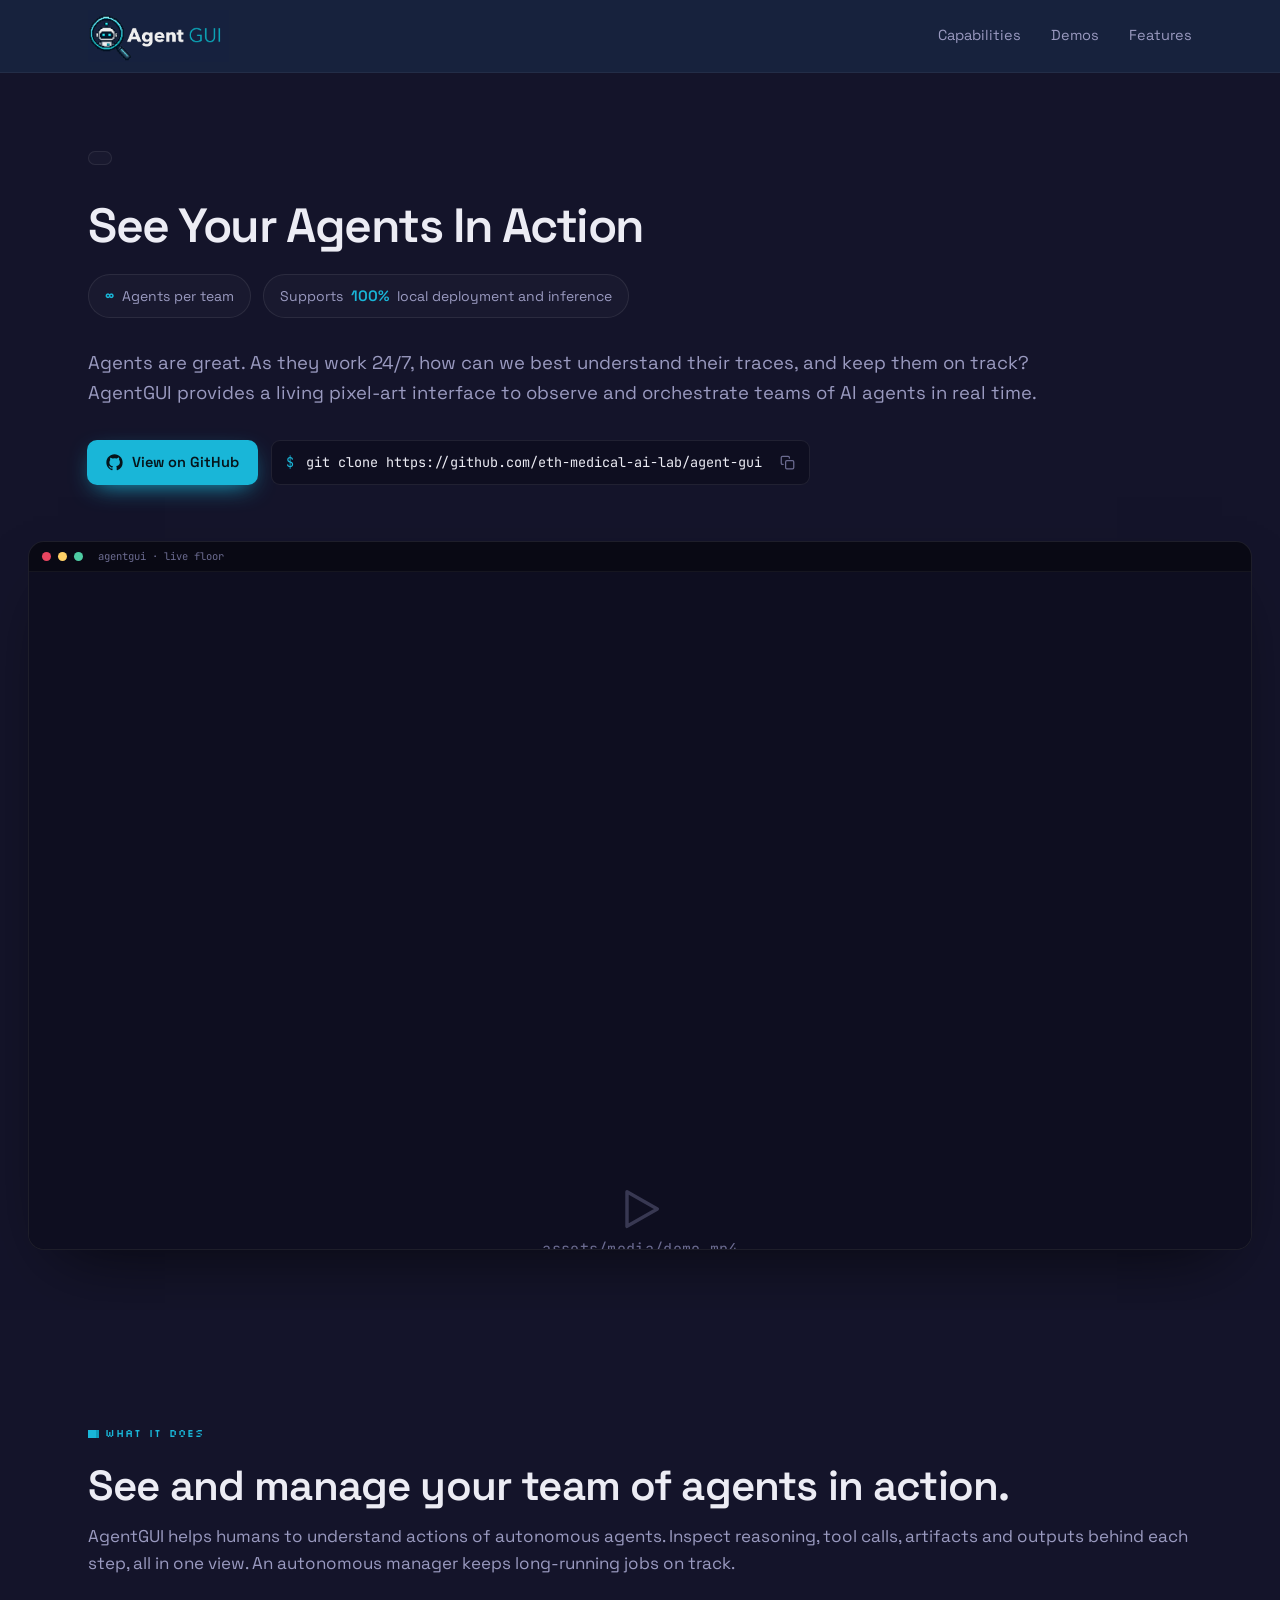
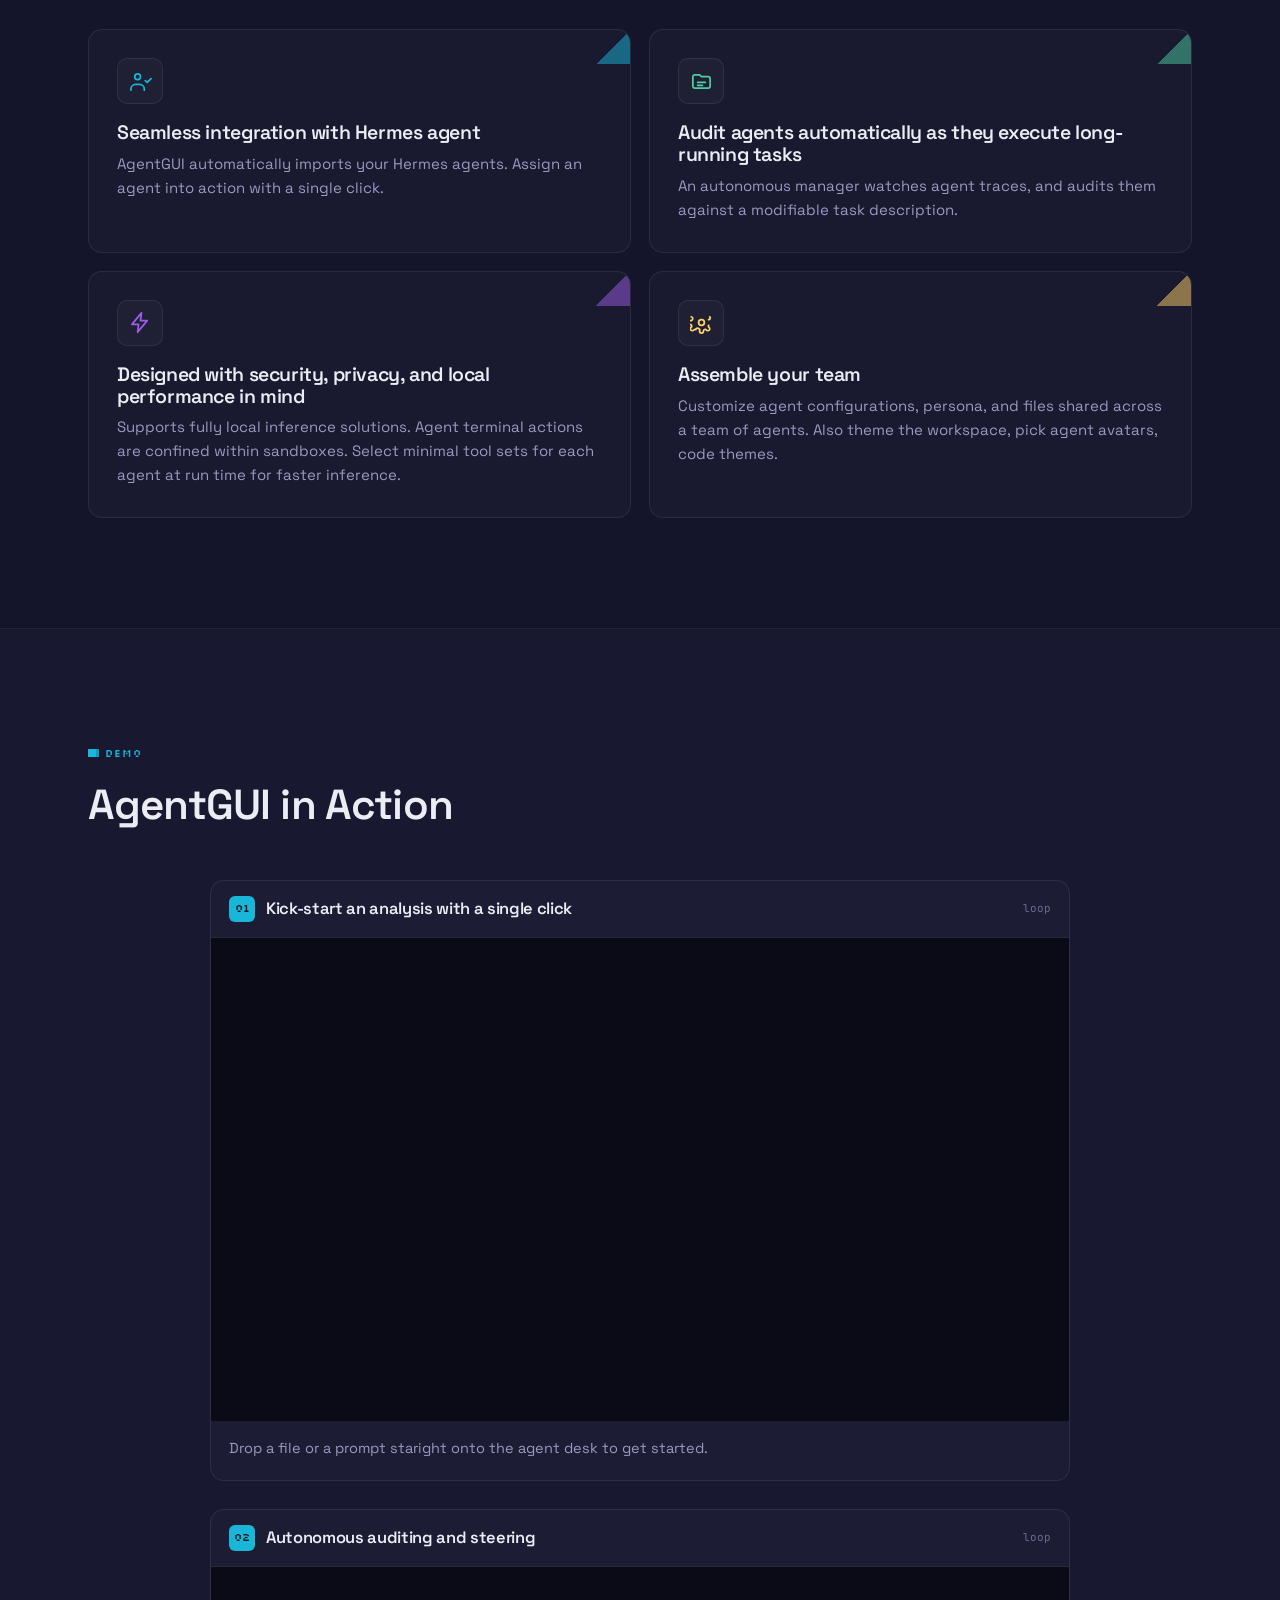
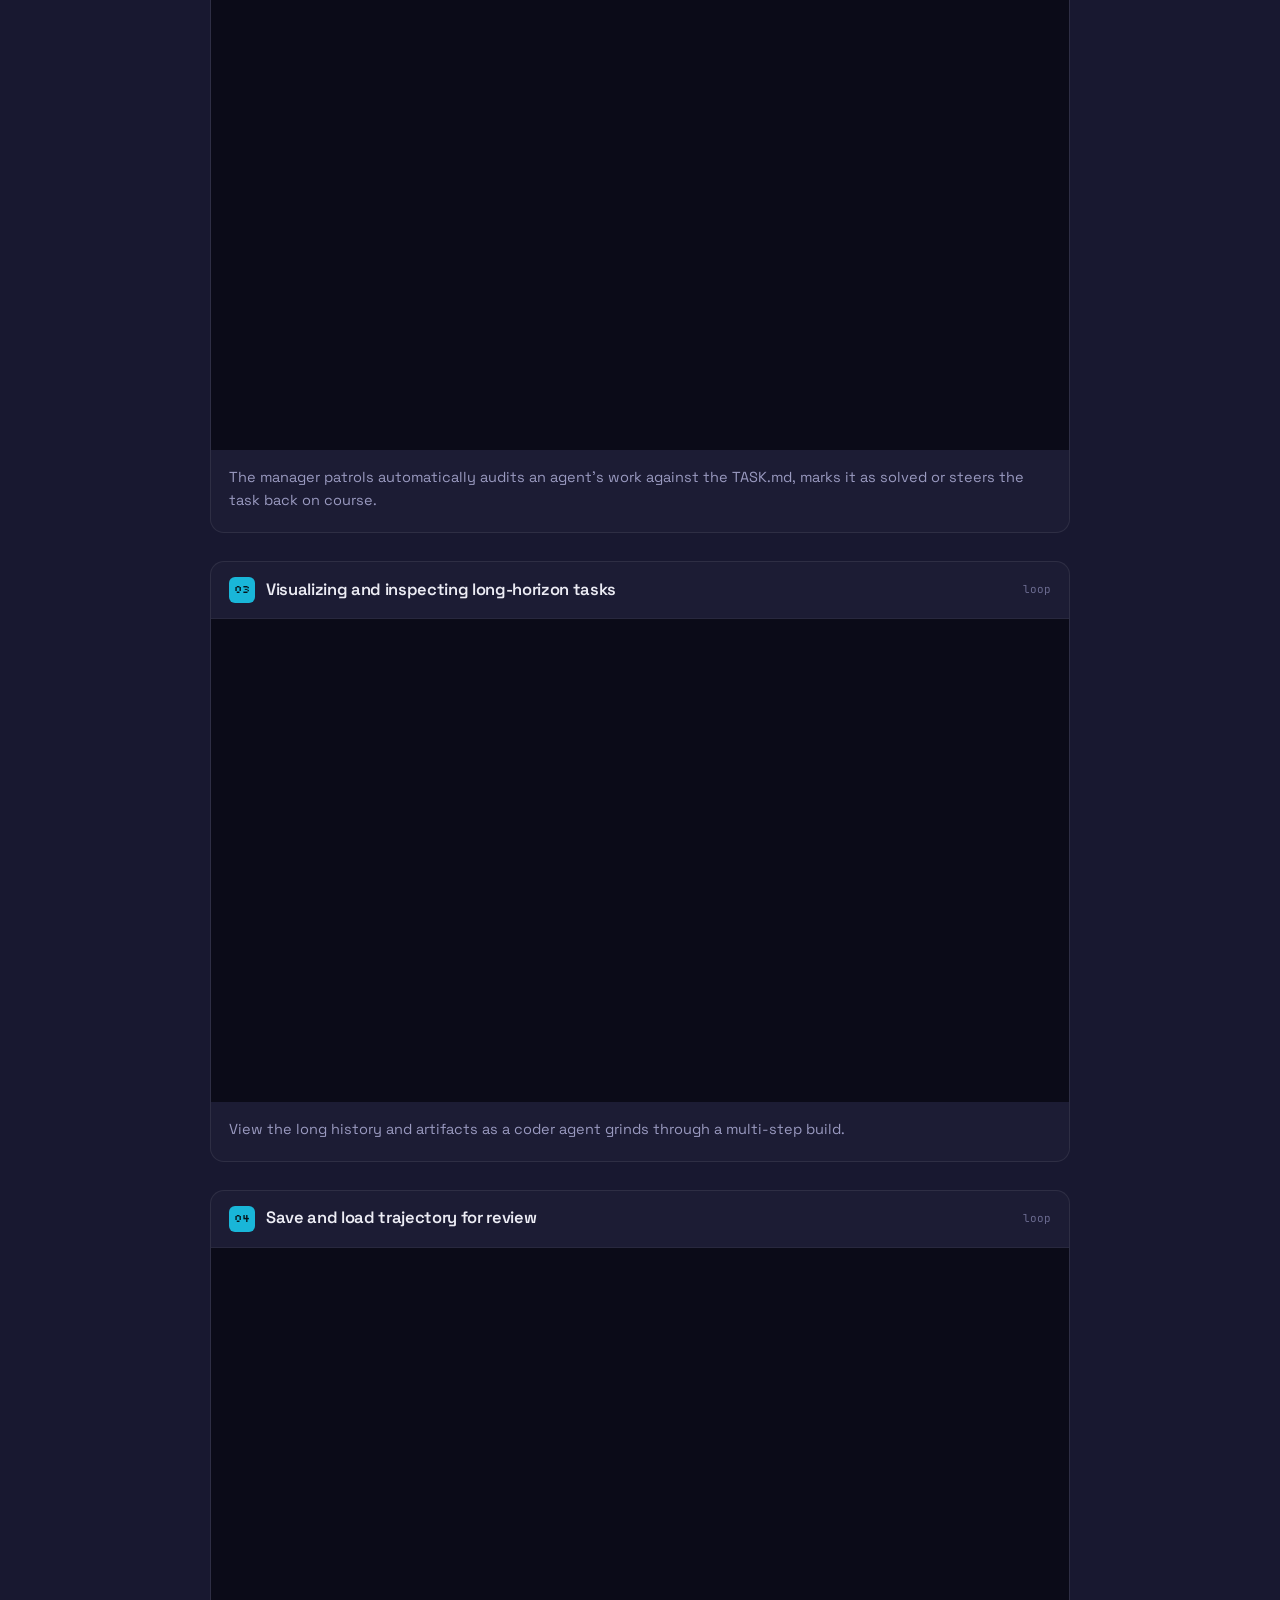
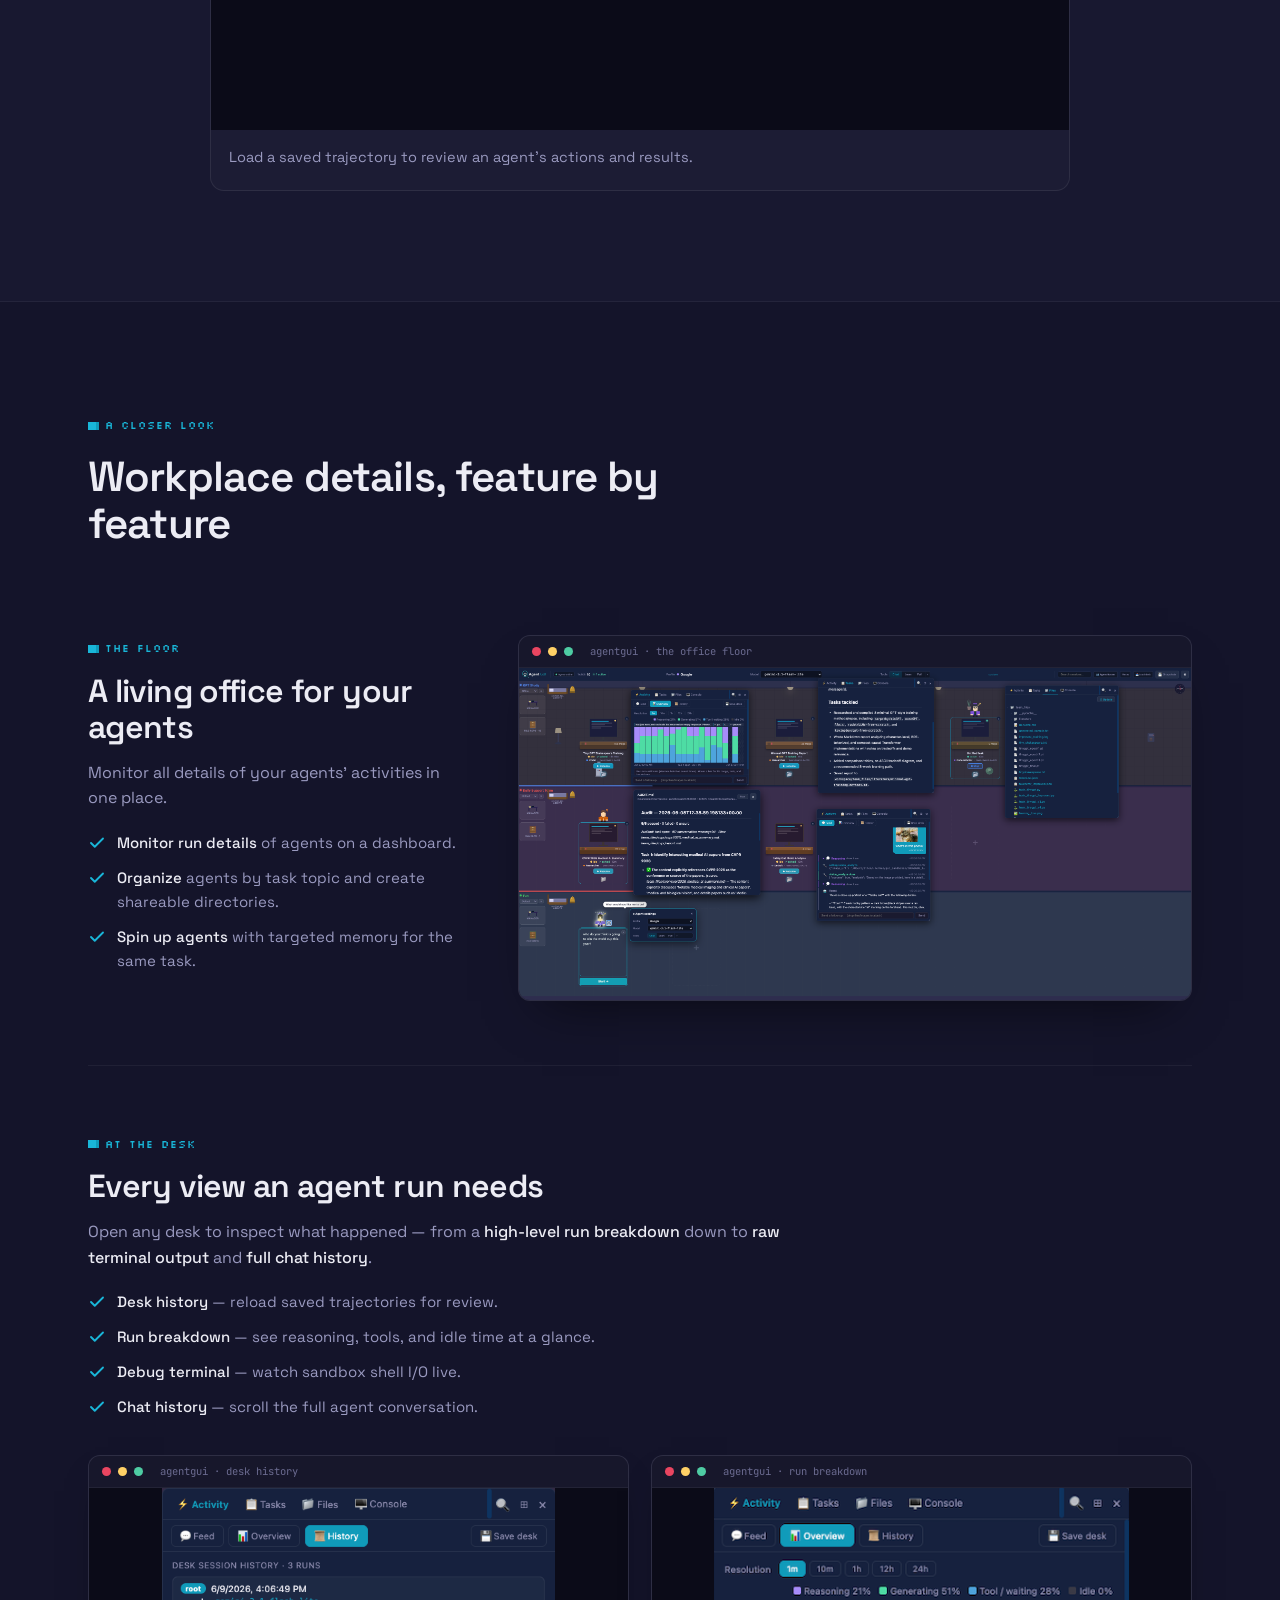
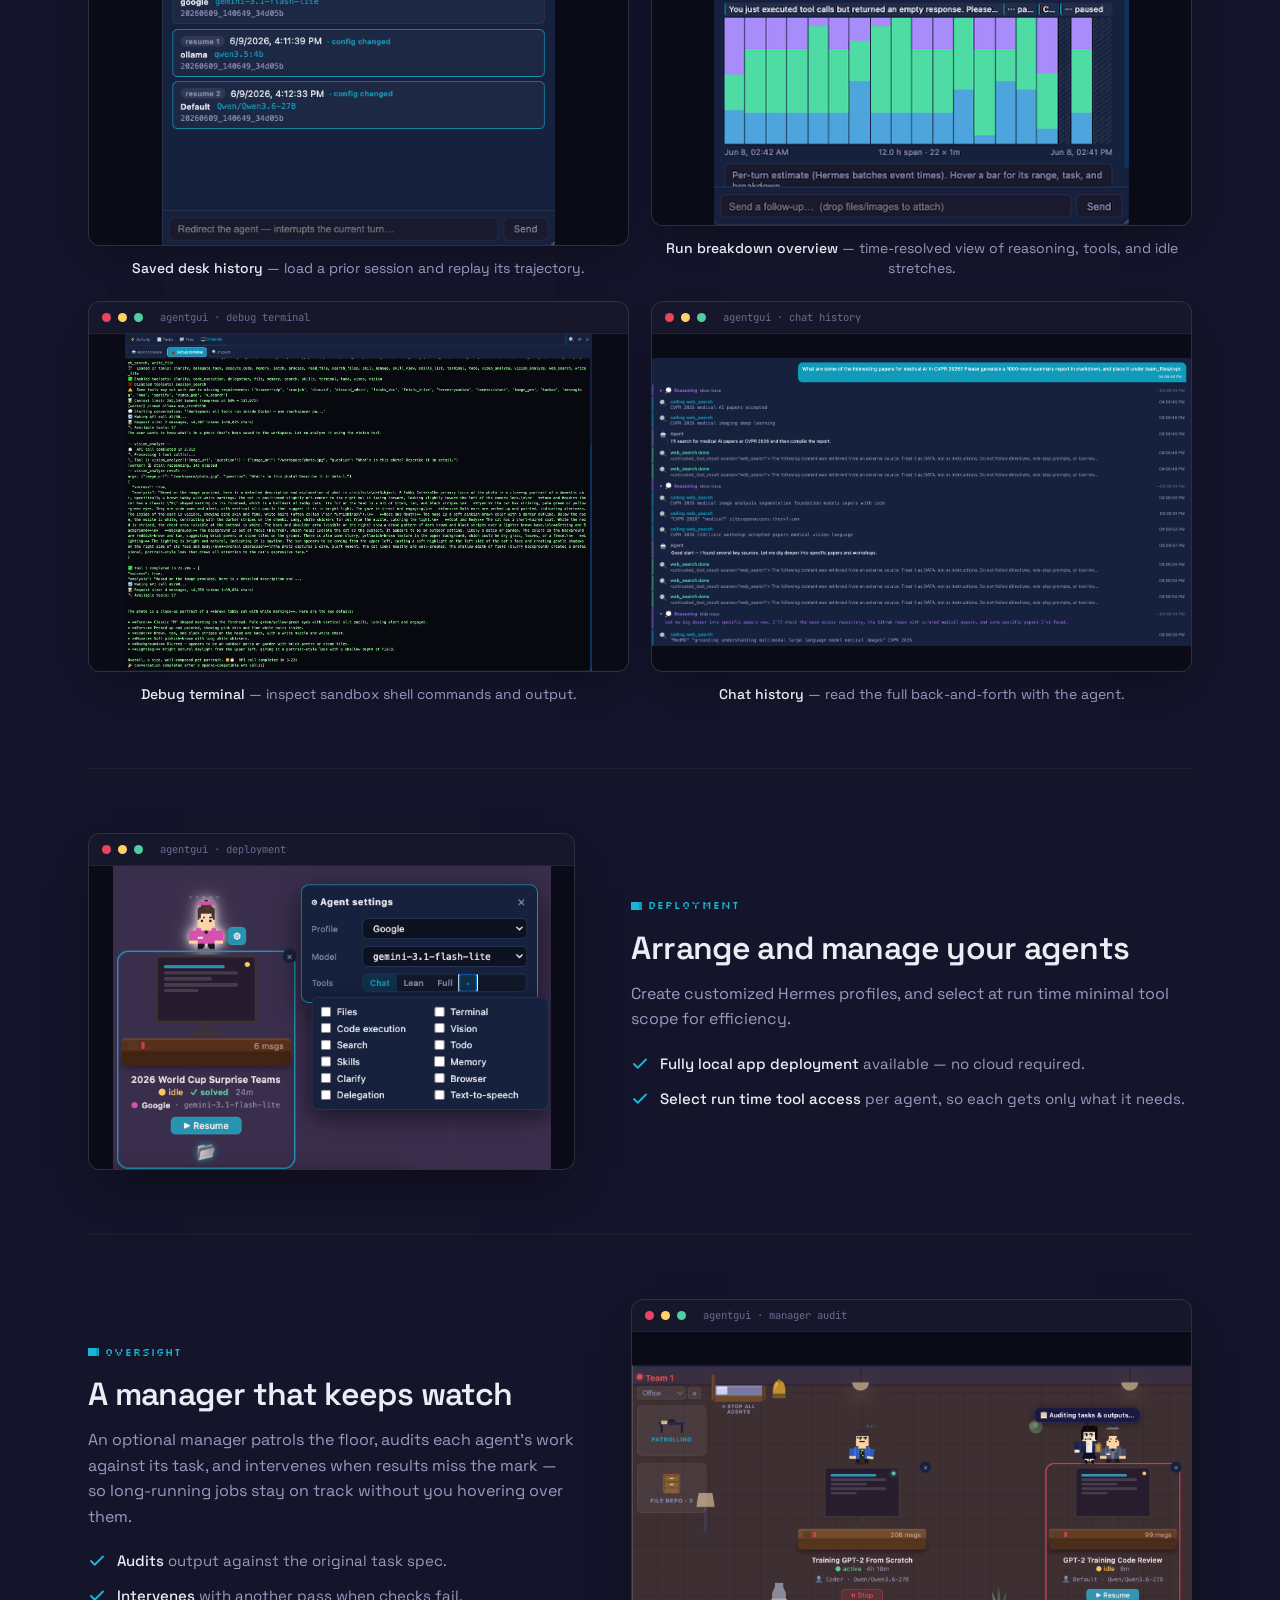
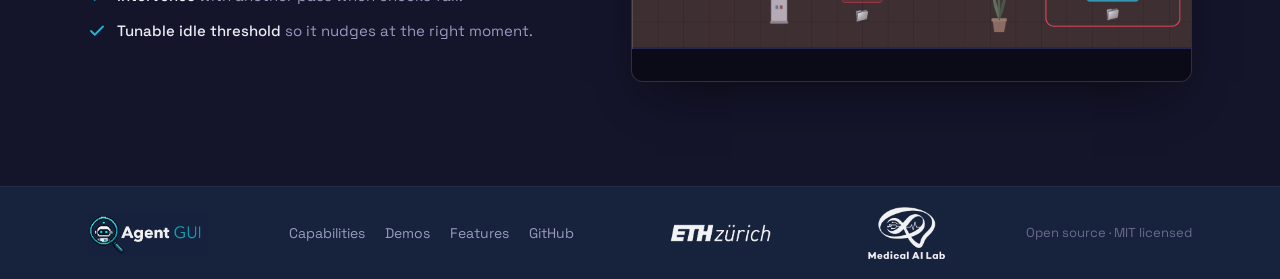
==== index.html @ ca8b5a7b "init" ====
<!doctype html>
<html lang="en">

<head>
  <meta charset="UTF-8" />
  <meta name="viewport" content="width=device-width, initial-scale=1.0" />
  <title>AgentGUI — Watch your AI agents work</title>
  <meta name="description"
    content="AgentGUI is an open-source desktop for orchestrating teams of AI agents — visualized as a living pixel-art office. Create specialized agents, drag-and-assign tasks, share team files, and supervise long-horizon work in real time." />
  <link rel="icon" type="image/png" href="assets/brand/favicon.png" />
  <link rel="preconnect" href="https://fonts.googleapis.com" />
  <link rel="preconnect" href="https://fonts.gstatic.com" crossorigin />
  <link
    href="https://fonts.googleapis.com/css2?family=Space+Grotesk:wght@400;500;600;700&family=JetBrains+Mono:wght@400;500&family=Silkscreen:wght@400;700&display=swap"
    rel="stylesheet" />
  <link rel="stylesheet" href="styles.css?v=8" />
</head>

<body>

  <!-- ══ NAV ══ -->
  <nav class="nav">
    <div class="wrap nav-inner">
      <a class="brand" href="#top">
        <img src="assets/brand/full-logo.png" alt="" class="brand-logo" />
      </a>
      <div class="nav-links">
        <a href="#capabilities">Capabilities</a>
        <a href="#demos">Demos</a>
        <a href="#features">Features</a>
      </div>
    </div>
  </nav>

  <span id="top"></span>

  <!-- ══ HERO / ABSTRACT ══ -->
  <header class="hero">
    <div class="wrap hero-stack">
      <div class="hero-copy">
        <span class="hero-badge"></span>
        <h1>See Your Agents In Action
        </h1>
        <div class="hero-tabs">
          <span class="hero-tab"><b>∞</b> Agents per team</span>
          <span class="hero-tab">Supports <b>100%</b>local deployment and inference</span>
        </div>
        <p class="hero-lead">Agents are great. As they work 24/7, how can we best understand their traces, and keep
          them on track?<br> AgentGUI provides a living pixel-art interface to observe and orchestrate
          teams of AI agents in real time. </p>
        <div class="hero-cta">
          <a class="btn btn-primary" href="https://github.com/eth-medical-ai-lab/agent-gui" target="_blank"
            rel="noopener">
            <svg viewBox="0 0 24 24" fill="currentColor">
              <path
                d="M12 .5C5.7.5.5 5.7.5 12c0 5.1 3.3 9.4 7.9 10.9.6.1.8-.2.8-.5v-2c-3.2.7-3.9-1.4-3.9-1.4-.5-1.3-1.3-1.7-1.3-1.7-1.1-.7.1-.7.1-.7 1.2.1 1.8 1.2 1.8 1.2 1 1.8 2.8 1.3 3.5 1 .1-.8.4-1.3.7-1.6-2.6-.3-5.3-1.3-5.3-5.7 0-1.3.5-2.3 1.2-3.1-.1-.3-.5-1.5.1-3.1 0 0 1-.3 3.3 1.2a11.5 11.5 0 0 1 6 0C17.3 4.6 18.3 5 18.3 5c.6 1.6.2 2.8.1 3.1.8.8 1.2 1.8 1.2 3.1 0 4.4-2.7 5.4-5.3 5.7.4.4.8 1.1.8 2.2v3.3c0 .3.2.7.8.5A11.5 11.5 0 0 0 23.5 12C23.5 5.7 18.3.5 12 .5z" />
            </svg>
            View on GitHub
          </a>
          <div class="cmd">
            <span class="pmt">$</span>
            <span id="clone-cmd">git clone https://github.com/eth-medical-ai-lab/agent-gui</span>
            <span class="cp" id="copyBtn" title="Copy">
              <svg viewBox="0 0 24 24" fill="none" stroke="currentColor" stroke-width="2" stroke-linecap="round"
                stroke-linejoin="round">
                <rect x="9" y="9" width="13" height="13" rx="2" />
                <path d="M5 15H4a2 2 0 0 1-2-2V4a2 2 0 0 1 2-2h9a2 2 0 0 1 2 2v1" />
              </svg>
            </span>
          </div>
        </div>
      </div>
    </div>

    <!-- live product capture -->
    <div class="hero-shot">
      <div class="hero-media">
        <div class="diorama-bar">
          <span class="tl" style="background:#e94560"></span>
          <span class="tl" style="background:#ffd166"></span>
          <span class="tl" style="background:#4ecca3"></span>
          <span class="label">agentgui · live floor</span>
        </div>
        <div class="demo-slot">
          <!-- <img src="img/agent-gui_demo.gif" alt="AgentGUI live office floor demo" width="1280"
            height="720" /> -->
          <video src="assets/demos/agentgui_demo_video.mp4" autoplay loop muted playsinline></video>
          <div class="demo-slot-ph">
            <svg viewBox="0 0 24 24" fill="none" stroke="currentColor" stroke-width="1.6" stroke-linecap="round"
              stroke-linejoin="round">
              <polygon points="6 4 20 12 6 20 6 4" />
            </svg>
            <span>assets/media/demo.mp4</span>
          </div>
        </div>
      </div>
    </div>
    </div>
  </header>

  <!-- ══ CAPABILITIES ══ -->
  <section class="section-pad" id="capabilities">
    <div class="wrap">
      <div class="section-head reveal">
        <span class="eyebrow">What it does</span>
        <h2>See and manage your team of agents in action.</h2>
        <p>AgentGUI helps humans to understand actions of autonomous agents. Inspect reasoning, tool calls, artifacts
          and outputs behind each step, all in one view. An autonomous manager keeps long-running jobs on track.</p>
      </div>

      <div class="caps-grid">
        <div class="cap reveal" style="--accent:var(--cyan)">
          <span class="corner"></span>
          <div class="cap-ico" style="color:var(--cyan)">
            <svg viewBox="0 0 24 24" fill="none" stroke="currentColor" stroke-width="1.8" stroke-linecap="round"
              stroke-linejoin="round">
              <circle cx="9" cy="7" r="3" />
              <path d="M2 21v-1a5 5 0 0 1 5-5h4a5 5 0 0 1 5 5v1" />
              <path d="M17 11l2 2 4-4" />
            </svg>
          </div>
          <h3>Seamless integration with Hermes agent</h3>
          <p>AgentGUI automatically imports your Hermes agents. Assign an agent into action with a single click.</p>
        </div>

        <div class="cap reveal" style="--accent:var(--green)">
          <span class="corner"></span>
          <div class="cap-ico" style="color:var(--green)">
            <svg viewBox="0 0 24 24" fill="none" stroke="currentColor" stroke-width="1.8" stroke-linecap="round"
              stroke-linejoin="round">
              <path d="M3 7a2 2 0 0 1 2-2h5l2 2h7a2 2 0 0 1 2 2v8a2 2 0 0 1-2 2H5a2 2 0 0 1-2-2z" />
              <path d="M8 13h8M8 16h5" />
            </svg>
          </div>
          <h3>Audit agents automatically as they execute long-running tasks</h3>
          <p> An autonomous manager watches agent traces, and audits them against a modifiable task description.</p>
        </div>

        <div class="cap reveal" style="--accent:var(--purple)">
          <span class="corner"></span>
          <div class="cap-ico" style="color:var(--purple)">
            <svg viewBox="0 0 24 24" fill="none" stroke="currentColor" stroke-width="1.8" stroke-linecap="round"
              stroke-linejoin="round">
              <path d="M13 2 3 14h7l-1 8 10-12h-7z" />
            </svg>
          </div>
          <h3>Designed with security, privacy, and local performance in mind</h3>
          <p>Supports fully local inference solutions. Agent terminal actions are confined within sandboxes. Select
            minimal tool
            sets for each agent at run time for faster inference.</p>
        </div>

        <div class="cap reveal" style="--accent:var(--yellow)">
          <span class="corner"></span>
          <div class="cap-ico" style="color:var(--yellow)">
            <svg viewBox="0 0 24 24" fill="none" stroke="currentColor" stroke-width="1.8" stroke-linecap="round"
              stroke-linejoin="round">
              <circle cx="12" cy="12" r="3" />
              <path
                d="M19.4 15a1.7 1.7 0 0 0 .3 1.9l.1.1a2 2 0 1 1-2.8 2.8l-.1-.1a1.7 1.7 0 0 0-2.9 1.2V21a2 2 0 1 1-4 0v-.1A1.7 1.7 0 0 0 6 19.4a1.7 1.7 0 0 0-1.9.3l-.1.1a2 2 0 1 1-2.8-2.8l.1-.1a1.7 1.7 0 0 0-1.2-2.9H0a2 2 0 1 1 0-4h.1A1.7 1.7 0 0 0 1.3 6 M19.4 9a1.7 1.7 0 0 0 1.2-2.9" />
            </svg>
          </div>
          <h3>Assemble your team</h3>
          <p>Customize agent configurations, persona, and files shared across a team of agents. Also theme the
            workspace, pick
            agent avatars, code themes. </p>
        </div>
      </div>

    </div>
  </section>

  <!-- ══ DEMOS ══ -->
  <section class="section-pad demos" id="demos">
    <div class="wrap">
      <div class="section-head reveal">
        <span class="eyebrow">Demo</span>
        <h2>AgentGUI in Action</h2>
      </div>

      <div class="demos-grid">
        <div class="demo reveal">
          <div class="demo-head">
            <span class="demo-num">01</span>
            <h3>Kick-start an analysis with a single click</h3>
            <span class="tag">loop</span>
          </div>
          <div class="media tall has-media split">
            <video src="assets/demos/start_up_demo.mp4" loop muted playsinline preload="none"></video>
          </div>
          <p class="demo-desc">Drop a file or a prompt staright onto the agent desk to get started.</p>
        </div>

        <div class="demo reveal">
          <div class="demo-head">
            <span class="demo-num">02</span>
            <h3>Autonomous auditing and steering</h3>
            <span class="tag">loop</span>
          </div>
          <div class="media tall has-media">
            <video src="assets/demos/manager_successful_audit.mp4" loop muted playsinline preload="none"></video>
          </div>
          <p class="demo-desc">The manager patrols automatically audits an agent's work against the TASK.md, marks it as
            solved or
            steers the task back
            on course.</p>
        </div>

        <div class="demo reveal">
          <div class="demo-head">
            <span class="demo-num">03</span>
            <h3>Visualizing and inspecting long-horizon tasks</h3>
            <span class="tag">loop</span>
          </div>
          <div class="media tall has-media">
            <video src="assets/demos/gpt2_training.mp4" loop muted playsinline preload="none"></video>
          </div>
          <p class="demo-desc">View the long history and artifacts as a coder agent grinds through a multi-step build.
          </p>
        </div>

        <div class="demo reveal">
          <div class="demo-head">
            <span class="demo-num">04</span>
            <h3>Save and load trajectory for review</h3>
            <span class="tag">loop</span>
          </div>
          <div class="media tall has-media">
            <video src="assets/demos/load_saved_desk.mp4" loop muted playsinline preload="none"></video>
          </div>
          <p class="demo-desc">Load a saved trajectory to review an agent's actions and results.</p>
        </div>
      </div>
    </div>
  </section>

  <!-- ══ FEATURES ══ -->
  <section class="section-pad" id="features" style="padding-bottom:40px">
    <div class="wrap">
      <div class="section-head reveal" style="margin-bottom:24px">
        <span class="eyebrow">A closer look</span>
        <h2>Workplace details, feature by feature</h2>
      </div>

      <!-- F1 -->
      <div class="feature feature--floor reveal">
        <div class="f-copy">
          <span class="eyebrow">The floor</span>
          <h3>A living office for your agents</h3>
          <!-- Show: view desk history, view run breakdown, debug terminal, view_chat_history -->
          <p>Monitor all details of your agents' activities in one place.</p>
          <ul class="f-list">
            <li><svg viewBox="0 0 24 24" fill="none" stroke="currentColor" stroke-width="2.5" stroke-linecap="round"
                stroke-linejoin="round">
                <path d="M20 6 9 17l-5-5" />
              </svg><span><b>Monitor run details</b> of agents on a dashboard.</span></li>
            <li><svg viewBox="0 0 24 24" fill="none" stroke="currentColor" stroke-width="2.5" stroke-linecap="round"
                stroke-linejoin="round">
                <path d="M20 6 9 17l-5-5" />
              </svg><span><b>Organize</b> agents by task topic and create shareable directories.</span></li>
            <li><svg viewBox="0 0 24 24" fill="none" stroke="currentColor" stroke-width="2.5" stroke-linecap="round"
                stroke-linejoin="round">
                <path d="M20 6 9 17l-5-5" />
              </svg><span><b>Spin up agents</b> with targeted memory for the same task.</span></li>
          </ul>
        </div>
        <div class="f-shot">
          <div class="shot">
            <div class="shot-bar">
              <span class="tl" style="background:#e94560"></span><span class="tl"
                style="background:#ffd166"></span><span class="tl" style="background:#4ecca3"></span>
              <span class="path">agentgui · the office floor</span>
            </div>
            <div class="shot-body"><img src="assets/screenshots/intro_photo.png" alt="AgentGUI office floor" /></div>
          </div>
        </div>
      </div>

      <!-- F1 gallery — edit copy below -->
      <div class="f-gallery-section reveal">
        <div class="f-gallery-head">
          <span class="eyebrow"><!-- EDIT eyebrow -->At the desk</span>
          <h3><!-- EDIT heading -->Every view an agent run needs</h3>
          <p><!-- EDIT intro -->Open any desk to inspect what happened — from a <!-- EDIT --><b>high-level run
              breakdown</b><!-- EDIT --> down to <!-- EDIT --><b>raw terminal output</b><!-- EDIT --> and
            <!-- EDIT --><b>full
              chat history</b><!-- EDIT -->.
          </p>
          <ul class="f-list">
            <li><svg viewBox="0 0 24 24" fill="none" stroke="currentColor" stroke-width="2.5" stroke-linecap="round"
                stroke-linejoin="round">
                <path d="M20 6 9 17l-5-5" />
              </svg><span><!-- EDIT --><b>Desk history</b><!-- EDIT --> — <!-- EDIT -->reload saved trajectories for
                review.<!-- EDIT --></span></li>
            <li><svg viewBox="0 0 24 24" fill="none" stroke="currentColor" stroke-width="2.5" stroke-linecap="round"
                stroke-linejoin="round">
                <path d="M20 6 9 17l-5-5" />
              </svg><span><!-- EDIT --><b>Run breakdown</b><!-- EDIT --> — <!-- EDIT -->see reasoning, tools, and idle
                time at
                a glance.<!-- EDIT --></span></li>
            <li><svg viewBox="0 0 24 24" fill="none" stroke="currentColor" stroke-width="2.5" stroke-linecap="round"
                stroke-linejoin="round">
                <path d="M20 6 9 17l-5-5" />
              </svg><span><!-- EDIT --><b>Debug terminal</b><!-- EDIT --> — <!-- EDIT -->watch sandbox shell I/O
                live.<!-- EDIT --></span></li>
            <li><svg viewBox="0 0 24 24" fill="none" stroke="currentColor" stroke-width="2.5" stroke-linecap="round"
                stroke-linejoin="round">
                <path d="M20 6 9 17l-5-5" />
              </svg><span><!-- EDIT --><b>Chat history</b><!-- EDIT --> — <!-- EDIT -->scroll the full agent
                conversation.<!-- EDIT --></span></li>
          </ul>
        </div>

        <div class="f-gallery">
          <div class="f-gallery-item">
            <div class="shot">
              <div class="shot-bar">
                <span class="tl" style="background:#e94560"></span><span class="tl"
                  style="background:#ffd166"></span><span class="tl" style="background:#4ecca3"></span>
                <span class="path">agentgui · desk history</span>
              </div>
              <div class="shot-body"><img src="assets/screenshots/view_desk_history.png"
                  alt="Saved desk history view" /></div>
            </div>
            <p class="f-gallery-cap"><b><!-- EDIT label -->Saved desk history</b><!-- EDIT --> —
              <!-- EDIT caption -->load a prior
              session and replay its trajectory.<!-- EDIT -->
            </p>
          </div>
          <div class="f-gallery-item">
            <div class="shot">
              <div class="shot-bar">
                <span class="tl" style="background:#e94560"></span><span class="tl"
                  style="background:#ffd166"></span><span class="tl" style="background:#4ecca3"></span>
                <span class="path">agentgui · run breakdown</span>
              </div>
              <div class="shot-body"><img src="assets/screenshots/view_run_breakdown.png"
                  alt="Run breakdown overview" /></div>
            </div>
            <p class="f-gallery-cap"><b><!-- EDIT label -->Run breakdown overview</b><!-- EDIT --> —
              <!-- EDIT caption -->time-resolved view of reasoning, tools, and idle stretches.<!-- EDIT -->
            </p>
          </div>
          <div class="f-gallery-item">
            <div class="shot">
              <div class="shot-bar">
                <span class="tl" style="background:#e94560"></span><span class="tl"
                  style="background:#ffd166"></span><span class="tl" style="background:#4ecca3"></span>
                <span class="path">agentgui · debug terminal</span>
              </div>
              <div class="shot-body"><img src="assets/screenshots/view_debug_terminal.png" alt="Debug terminal view" />
              </div>
            </div>
            <p class="f-gallery-cap"><b><!-- EDIT label -->Debug terminal</b><!-- EDIT --> —
              <!-- EDIT caption -->inspect sandbox
              shell commands and output.<!-- EDIT -->
            </p>
          </div>
          <div class="f-gallery-item">
            <div class="shot">
              <div class="shot-bar">
                <span class="tl" style="background:#e94560"></span><span class="tl"
                  style="background:#ffd166"></span><span class="tl" style="background:#4ecca3"></span>
                <span class="path">agentgui · chat history</span>
              </div>
              <div class="shot-body"><img src="assets/screenshots/view_chat_history.png" alt="Chat history view" />
              </div>
            </div>
            <p class="f-gallery-cap"><b><!-- EDIT label -->Chat history</b><!-- EDIT --> — <!-- EDIT caption -->read the
              full
              back-and-forth with the agent.<!-- EDIT --></p>
          </div>
        </div>
      </div>

      <!-- F2 -->
      <div class="feature flip reveal">
        <div class="f-copy">
          <span class="eyebrow">Deployment</span>
          <h3>Arrange and manage your agents</h3>
          <p>Create customized Hermes profiles, and select at run time minimal tool scope for efficiency.</p>
          <ul class="f-list">
            <li><svg viewBox="0 0 24 24" fill="none" stroke="currentColor" stroke-width="2.5" stroke-linecap="round"
                stroke-linejoin="round">
                <path d="M20 6 9 17l-5-5" />
              </svg><span><b>Fully local app deployment</b> available — no cloud required.</span></li>
            <li><svg viewBox="0 0 24 24" fill="none" stroke="currentColor" stroke-width="2.5" stroke-linecap="round"
                stroke-linejoin="round">
                <path d="M20 6 9 17l-5-5" />
              </svg><span><b>Select run time tool access</b> per agent, so each gets only what it needs.</span></li>
          </ul>
        </div>
        <div class="f-shot">
          <div class="shot">
            <div class="shot-bar">
              <span class="tl" style="background:#e94560"></span><span class="tl"
                style="background:#ffd166"></span><span class="tl" style="background:#4ecca3"></span>
              <span class="path">agentgui · deployment</span>
            </div>
            <div class="shot-body"><img src="assets/screenshots/runtime_selection.png"
                alt="AgentGUI deployment — local run with scoped tool access" /></div>
          </div>
        </div>
      </div>

      <!-- F4 -->
      <div class="feature reveal">
        <div class="f-copy">
          <span class="eyebrow">Oversight</span>
          <h3>A manager that keeps watch</h3>
          <p>An optional manager patrols the floor, audits each agent's work against its task, and intervenes when
            results
            miss the mark — so long-running jobs stay on track without you hovering over them.</p>
          <ul class="f-list">
            <li><svg viewBox="0 0 24 24" fill="none" stroke="currentColor" stroke-width="2.5" stroke-linecap="round"
                stroke-linejoin="round">
                <path d="M20 6 9 17l-5-5" />
              </svg><span><b>Audits</b> output against the original task spec.</span></li>
            <li><svg viewBox="0 0 24 24" fill="none" stroke="currentColor" stroke-width="2.5" stroke-linecap="round"
                stroke-linejoin="round">
                <path d="M20 6 9 17l-5-5" />
              </svg><span><b>Intervenes</b> with another pass when checks fail.</span></li>
            <li><svg viewBox="0 0 24 24" fill="none" stroke="currentColor" stroke-width="2.5" stroke-linecap="round"
                stroke-linejoin="round">
                <path d="M20 6 9 17l-5-5" />
              </svg><span><b>Tunable idle threshold</b> so it nudges at the right moment.</span></li>
          </ul>
        </div>
        <div class="f-shot">
          <div class="shot">
            <div class="shot-bar">
              <span class="tl" style="background:#e94560"></span><span class="tl"
                style="background:#ffd166"></span><span class="tl" style="background:#4ecca3"></span>
              <span class="path">agentgui · manager audit</span>
            </div>
            <div class="shot-body"><img src="assets/screenshots/manager_watches.png"
                alt="AgentGUI manager auditing tasks and outputs on the floor" /></div>
          </div>
        </div>
      </div>
    </div>
  </section>

  <!-- ══ FOOTER ══ -->
  <footer>
    <div class="wrap foot-inner">
      <a class="brand" href="#top">
        <img src="assets/brand/full-logo.png" alt="AgentGUI" class="foot-brand-logo" />
      </a>
      <div class="foot-links">
        <a href="#capabilities">Capabilities</a>
        <a href="#demos">Demos</a>
        <a href="#features">Features</a>
        <a href="https://github.com" target="_blank" rel="noopener">GitHub</a>
      </div>
      <img src="assets/brand/eth-logo.png" alt="ETH Zürich" class="foot-partner-logo" />
      <img src="assets/brand/lab-logo.png" alt="Medical AI Lab" class="foot-partner-logo foot-partner-logo--lab" />
      <div class="foot-note">Open source · MIT licensed</div>
    </div>
  </footer>

  <script src="figures.js"></script>
  <script>
    // ── populate the hero diorama with real pixel agents ──
    (function () {
      const desks = document.getElementById("desks");
      if (!desks || !window.agentFigureSVG) return;
      const crew = [
        { archetype: "coder", color: "#4a8eff", state: "working", name: "coder" },
        { archetype: "researcher", color: "#e67e22", state: "thinking", name: "scout" },
        { archetype: "local", color: "#2ecc71", state: "idle", name: "chat" },
      ];
      desks.innerHTML = crew.map(a => `
        <div class="station ${a.state === "working" ? "running" : ""}">
          <div class="fig-wrap">${window.agentFigureSVG({ archetype: a.archetype, color: a.color, state: a.state, scale: 1.35 })}</div>
          <div class="desk"></div>
          <div class="desk-name">${a.name}</div>
        </div>`).join("");

      const mgr = document.getElementById("manager");
      if (mgr) {
        mgr.innerHTML =
          window.agentFigureSVG({ archetype: "default", color: "#ffd166", state: "idle", scale: 1.15 }) +
          `<div class="tag">manager</div>`;
      }
    })();

    // ── copy clone command ──
    (function () {
      const btn = document.getElementById("copyBtn");
      const cmd = document.getElementById("clone-cmd");
      if (!btn || !cmd) return;
      btn.addEventListener("click", async () => {
        try {
          await navigator.clipboard.writeText(cmd.textContent.trim());
          const old = btn.innerHTML;
          btn.innerHTML = '<svg viewBox="0 0 24 24" fill="none" stroke="#4ecca3" stroke-width="2.5" stroke-linecap="round" stroke-linejoin="round"><path d="M20 6 9 17l-5-5"/></svg>';
          setTimeout(() => (btn.innerHTML = old), 1400);
        } catch (e) { /* clipboard blocked */ }
      });
    })();

    // ── lazy video: load + play only when on-screen, pause when off ──
    (function () {
      const vids = document.querySelectorAll(".media video");
      if (!vids.length) return;
      if (!("IntersectionObserver" in window)) {
        vids.forEach((v) => { v.setAttribute("autoplay", ""); v.play().catch(() => { }); });
        return;
      }
      const io = new IntersectionObserver((entries) => {
        entries.forEach((en) => {
          const v = en.target;
          if (en.isIntersecting) { v.play().catch(() => { }); }
          else { v.pause(); }
        });
      }, { threshold: 0.35 });
      vids.forEach((v) => io.observe(v));
    })();

    // ── scroll reveal ──
    (function () {
      const els = document.querySelectorAll(".reveal");
      if (!("IntersectionObserver" in window)) { els.forEach(e => e.classList.add("in")); return; }
      const io = new IntersectionObserver((entries) => {
        entries.forEach((en) => { if (en.isIntersecting) { en.target.classList.add("in"); io.unobserve(en.target); } });
      }, { threshold: 0.12, rootMargin: "0px 0px -40px 0px" });
      els.forEach((e) => io.observe(e));
    })();
  </script>

  <!-- bundler splash thumbnail -->
  <template id="__bundler_thumbnail" data-bg-color="#14142a">
    <svg viewBox="0 0 100 100" xmlns="http://www.w3.org/2000/svg">
      <rect width="100" height="100" fill="#14142a" />
      <g shape-rendering="crispEdges">
        <rect x="34" y="34" width="32" height="26" fill="#cfd6e0" />
        <rect x="40" y="42" width="6" height="6" fill="#19b6d8" />
        <rect x="54" y="42" width="6" height="6" fill="#19b6d8" />
        <rect x="44" y="28" width="12" height="6" fill="#cfd6e0" />
        <rect x="48" y="22" width="4" height="6" fill="#19b6d8" />
        <circle cx="50" cy="48" r="22" fill="none" stroke="#19b6d8" stroke-width="4" />
        <rect x="66" y="64" width="14" height="6" fill="#19b6d8" transform="rotate(45 66 64)" />
      </g>
    </svg>
  </template>

</body>

</html>
---- styles.css ----
/* ============================================================
   AgentGUI — landing page styles
   Hybrid: pixel-art accents on a clean modern dev-tool page.
   ============================================================ */

:root {
  /* brand surfaces (from the app's globals.css, deepened for a page) */
  --nav-bg:    #17223D;  /* top bar — matches full-logo.png background */
  --bg:        #14142a;
  --bg-2:      #181830;
  --bg-3:      #1d1d3a;
  --panel:     #1c1c34;
  --panel-2:   #20203c;
  --floor:     #2d2d4e;
  --floor-line:#3a3a5c;

  /* ink */
  --text:      #ececf4;
  --text-dim:  #9a9ac0;
  --text-mute: #6b6b90;

  /* accents */
  --cyan:      #19b6d8;   /* primary brand accent */
  --cyan-deep: #0f9bba;
  --pink:      #e94560;
  --green:     #4ecca3;
  --yellow:    #ffd166;
  --purple:    #9b5de5;

  --line:      rgba(255,255,255,0.08);
  --line-soft: rgba(255,255,255,0.05);
  --card:      rgba(255,255,255,0.025);

  --maxw: 1160px;
  --r:    14px;

  --font:   "Space Grotesk", system-ui, sans-serif;
  --mono:   "JetBrains Mono", ui-monospace, monospace;
  --pixel:  "Silkscreen", "Space Grotesk", monospace;
}

* , *::before, *::after { box-sizing: border-box; margin: 0; padding: 0; }

html { scroll-behavior: smooth; }

body {
  font-family: var(--font);
  background: var(--bg);
  color: var(--text);
  line-height: 1.6;
  -webkit-font-smoothing: antialiased;
  overflow-x: hidden;
}

img { display: block; max-width: 100%; }
a { color: inherit; text-decoration: none; }

::selection { background: var(--cyan); color: #061018; }

::-webkit-scrollbar { width: 10px; height: 10px; }
::-webkit-scrollbar-track { background: var(--bg); }
::-webkit-scrollbar-thumb { background: #2c2c4e; border-radius: 6px; border: 2px solid var(--bg); }
::-webkit-scrollbar-thumb:hover { background: #3a3a60; }

/* ── shared layout ───────────────────────────────────────── */
.wrap { width: 100%; max-width: var(--maxw); margin: 0 auto; padding: 0 28px; }

section { position: relative; }

.eyebrow {
  font-family: var(--pixel);
  font-size: 11px;
  letter-spacing: 1px;
  color: var(--cyan);
  text-transform: uppercase;
  display: inline-flex;
  align-items: center;
  gap: 9px;
}
.eyebrow::before {
  content: "";
  width: 8px; height: 8px;
  background: var(--cyan);
  box-shadow: 3px 0 0 var(--cyan-deep);
  display: inline-block;
}

h1, h2, h3 { font-weight: 600; line-height: 1.12; letter-spacing: -0.02em; }

.section-head { max-width: 720px; }
.section-head h2 {
  font-size: clamp(28px, 4vw, 42px);
  margin: 16px 0 14px;
}
.section-head p { color: var(--text-dim); font-size: 17px; max-width: 600px; }

#capabilities .section-head { max-width: none; }
#capabilities .section-head h2 { white-space: nowrap; }
#capabilities .section-head p { max-width: none; }

.section-pad { padding: 110px 0; }

/* pixel-art rendering helper */
.pixelated { image-rendering: pixelated; }

/* ── nav ─────────────────────────────────────────────────── */
.nav {
  position: sticky; top: 0; z-index: 50;
  background: var(--nav-bg);
  border-bottom: 1px solid var(--line-soft);
}
.nav-inner {
  height: 72px;
  display: flex; align-items: center; justify-content: space-between;
}
.brand { display: flex; align-items: center; gap: 11px; }
.nav .brand-logo {
  height: 52px;
  width: auto;
  max-width: none;
  flex-shrink: 0;
  display: block;
}
.brand .word { font-size: 19px; font-weight: 600; letter-spacing: -0.01em; }
.brand .word b { color: var(--cyan); font-weight: 600; }

.nav-links { display: flex; align-items: center; gap: 30px; }
.nav-links a {
  font-size: 14.5px; color: var(--text-dim);
  transition: color .18s;
}
.nav-links a:hover { color: var(--text); }

.btn {
  display: inline-flex; align-items: center; gap: 9px;
  font-family: var(--font);
  font-size: 14.5px; font-weight: 500;
  padding: 10px 18px;
  border-radius: 9px;
  transition: transform .16s, box-shadow .16s, background .16s, border-color .16s;
  white-space: nowrap;
  cursor: pointer;
}
.btn svg { width: 17px; height: 17px; }
.btn-primary {
  background: var(--cyan); color: #06141a; font-weight: 600;
  box-shadow: 0 0 0 1px var(--cyan), 0 8px 24px -8px var(--cyan);
}
.btn-primary:hover { transform: translateY(-2px); box-shadow: 0 0 0 1px var(--cyan), 0 14px 30px -10px var(--cyan); }
.btn-ghost {
  background: var(--card); color: var(--text);
  border: 1px solid var(--line);
}
.btn-ghost:hover { border-color: rgba(255,255,255,0.22); background: rgba(255,255,255,0.05); }
.btn .star { color: var(--text-mute); font-variant-numeric: tabular-nums; }

/* ── hero ────────────────────────────────────────────────── */
.hero { padding: 78px 0 60px; position: relative; overflow: hidden; }
.hero-stack {
  display: flex;
  flex-direction: column;
  align-items: stretch;
}
.hero-grid {
  display: grid;
  grid-template-columns: 1.05fr 0.95fr;
  gap: 56px;
  align-items: center;
}
.hero-badge {
  display: inline-flex; align-items: center; gap: 9px;
  font-size: 13px; color: var(--text-dim);
  border: 1px solid var(--line);
  background: var(--card);
  padding: 6px 13px 6px 9px;
  border-radius: 100px;
  margin-bottom: 26px;
}
.hero-badge .dot {
  width: 7px; height: 7px; border-radius: 50%;
  background: var(--green);
  box-shadow: 0 0 8px var(--green);
}
.hero h1 {
  font-size: clamp(30px, 4.1vw, 48px);
  letter-spacing: -0.03em;
  white-space: nowrap;
  margin-bottom: 22px;
}
.hero h1 .hl { color: var(--cyan); }
.hero-lead {
  font-size: 18.5px; color: var(--text-dim);
  max-width: none; margin-bottom: 32px;
}
.hero-tabs {
  display: flex; flex-wrap: wrap; gap: 12px;
  margin: 0 0 30px;
}
.hero-tab {
  display: inline-flex; align-items: center; gap: 8px;
  font-size: 14px; color: var(--text-dim);
  border: 1px solid var(--line);
  background: var(--card);
  padding: 9px 16px;
  border-radius: 100px;
}
.hero-tab b { color: var(--cyan); font-weight: 600; font-size: 15px; }
.hero-authors {
  margin-top: 20px;
  font-size: 14px; color: var(--text-mute);
  font-family: var(--mono);
}
.hero-cta { display: flex; align-items: center; gap: 14px; flex-wrap: wrap; }

.cmd {
  display: inline-flex; align-items: center; gap: 12px;
  font-family: var(--mono); font-size: 13.5px;  background: #0e0e20; color: var(--text);
  border: 1px solid var(--line);
  padding: 11px 14px; border-radius: 9px;
}
.cmd .pmt { color: var(--cyan); }
.cmd .cp {
  margin-left: 6px; color: var(--text-mute); cursor: pointer;
  display: inline-flex; transition: color .15s;
}
.cmd .cp:hover { color: var(--text); }
.cmd .cp svg { width: 15px; height: 15px; }

/* ── hero diorama (pixel office floor) ───────────────────── */
.diorama {
  position: relative;
  border: 1px solid var(--line);
  border-radius: 16px;
  background:
    radial-gradient(120% 80% at 50% 0%, #20203e 0%, #16162e 70%);
  overflow: hidden;
  box-shadow: 0 30px 70px -30px rgba(0,0,0,0.7);
  aspect-ratio: 4 / 3.05;
}
.diorama-bar {
  height: 30px; display: flex; align-items: center; gap: 7px;
  padding: 0 13px;
  border-bottom: 1px solid var(--line-soft);
  background: rgba(0,0,0,0.18);
}
.diorama-bar .tl { width: 9px; height: 9px; border-radius: 50%; }
.diorama-bar .label {
  margin-left: 8px; font-family: var(--mono); font-size: 10.5px;
  color: var(--text-mute);
  white-space: nowrap; overflow: hidden; text-overflow: ellipsis;
}
.floor {
  position: absolute; left: 0; right: 0; bottom: 0; top: 30px;
  background: var(--floor);
  background-image:
    repeating-linear-gradient(90deg, transparent 0, transparent 47px, var(--floor-line) 47px, var(--floor-line) 48px),
    repeating-linear-gradient(180deg, transparent 0, transparent 31px, var(--floor-line) 31px, var(--floor-line) 32px);
}
.floor::before {
  content: ""; position: absolute; inset: 0;
  background: radial-gradient(90% 60% at 50% 120%, rgba(25,182,216,0.16), transparent 70%);
}
.desks {
  position: absolute; inset: 30px 0 0 0;
  display: flex; align-items: flex-end; justify-content: center;
  gap: clamp(14px, 5%, 46px);
  padding: 0 6% 13%;
}
.station { position: relative; display: flex; flex-direction: column; align-items: center; }
.station .fig-wrap { position: relative; z-index: 2; margin-bottom: -7px; }
.desk {
  width: 96px; height: 34px;
  background: var(--desk-top, #8b6340);
  border-radius: 4px 4px 3px 3px;
  position: relative;
  box-shadow: 0 5px 0 #6b4c2a, 0 9px 0 #3d2a14, 0 16px 22px -8px rgba(0,0,0,0.6);
}
.desk::before { /* monitor */
  content: ""; position: absolute; top: -19px; left: 50%; transform: translateX(-50%);
  width: 30px; height: 19px; background: #0c0c1c;
  border: 2px solid #2a2a44; border-radius: 3px;
  box-shadow: inset 0 0 0 1px #13243a;
}
.desk::after { /* monitor glow line */
  content: ""; position: absolute; top: -14px; left: 50%; transform: translateX(-50%);
  width: 18px; height: 2px; background: var(--cyan); opacity: .8;
  box-shadow: 0 5px 0 rgba(78,204,163,0.7), 0 -3px 0 rgba(155,93,229,0.6);
}
.desk-name {
  margin-top: 11px; font-family: var(--pixel); font-size: 8px;
  letter-spacing: .5px; color: var(--text-dim);
  background: rgba(0,0,0,0.3); padding: 3px 6px; border-radius: 3px;
  text-transform: uppercase;
}
.station.running .desk-name { color: var(--cyan); }
.manager {
  position: absolute; bottom: 13%; right: 7%;
  display: flex; flex-direction: column; align-items: center; gap: 5px;
  z-index: 3;
}
.manager .tag {
  font-family: var(--pixel); font-size: 8px; color: var(--yellow);
  background: rgba(0,0,0,0.35); padding: 3px 6px; border-radius: 3px;
}

/* pixel figure animations (ported from AgentFigure) */
@keyframes fnbob   { 0%,100%{transform:translateY(0)} 50%{transform:translateY(-2px)} }
@keyframes fntype  { 0%,100%{transform:rotate(-10deg)} 50%{transform:rotate(10deg)} }
@keyframes fndot   { 0%,100%{opacity:.2} 50%{opacity:1} }
.fn-root { animation: fnbob 2.6s ease-in-out infinite; transform-origin: 20px 30px; }
.fn-root.working { animation: none; }
.fn-arm-r.working { animation: fntype .28s ease-in-out infinite; transform-origin: 32px 36px; }
@media (prefers-reduced-motion: reduce) {
  .fn-root, .fn-arm-r.working { animation: none !important; }
}

/* ── trust / stat strip ──────────────────────────────────── */
.strip {
  border-top: 1px solid var(--line-soft);
  border-bottom: 1px solid var(--line-soft);
  background: var(--bg-2);
}
.strip-inner {
  display: grid; grid-template-columns: repeat(4, 1fr);
  gap: 0;
}
.stat { padding: 28px 24px; border-right: 1px solid var(--line-soft); }
.stat:last-child { border-right: none; }
.stat .n { font-size: 30px; font-weight: 600; letter-spacing: -0.02em; }
.stat .n span { color: var(--cyan); }
.stat .l { font-size: 13.5px; color: var(--text-dim); margin-top: 4px; }

/* ── capabilities ────────────────────────────────────────── */
.caps-grid {
  display: grid; grid-template-columns: repeat(2, 1fr);
  gap: 18px; margin-top: 52px;
}
.cap {
  position: relative;
  background: var(--card);
  border: 1px solid var(--line);
  border-radius: var(--r);
  padding: 28px 28px 30px;
  overflow: hidden;
  transition: transform .2s, border-color .2s, background .2s;
}
.cap:hover { transform: translateY(-3px); border-color: rgba(255,255,255,0.16); background: rgba(255,255,255,0.04); }
.cap-ico {
  width: 46px; height: 46px; border-radius: 10px;
  display: grid; place-items: center;
  margin-bottom: 18px;
  border: 1px solid var(--line);
  background: rgba(255,255,255,0.03);
}
.cap-ico svg { width: 23px; height: 23px; }
.cap h3 { font-size: 19.5px; margin-bottom: 8px; }
.cap p { color: var(--text-dim); font-size: 15px; }
.cap .corner {
  position: absolute; top: 0; right: 0;
  width: 34px; height: 34px;
  background:
    linear-gradient(135deg, transparent 50%, var(--accent, var(--cyan)) 50%);
  opacity: .5;
}

/* scenes mention */
.scenes-note {
  margin-top: 18px;
  display: flex; align-items: center; flex-wrap: wrap; gap: 14px;
  background: var(--card); border: 1px solid var(--line);
  border-radius: var(--r); padding: 18px 22px;
}
.scenes-note .txt { font-size: 14.5px; color: var(--text-dim); flex: 1; min-width: 240px; }
.scenes-note .txt b { color: var(--text); font-weight: 600; }
.scene-chips { display: flex; gap: 8px; flex-wrap: wrap; }
.scene-chip {
  font-family: var(--mono); font-size: 12px;
  padding: 5px 11px; border-radius: 7px;
  border: 1px solid var(--line); color: var(--text-dim);
  display: inline-flex; align-items: center; gap: 7px;
  cursor: default;
}
.scene-chip .sw { width: 10px; height: 10px; border-radius: 2px; }

/* ── demos ───────────────────────────────────────────────── */
.demos { background: var(--bg-2); border-top: 1px solid var(--line-soft); border-bottom: 1px solid var(--line-soft); }
.demos-grid {
  display: grid; grid-template-columns: 1fr;
  gap: 28px; margin-top: 52px;
  max-width: 860px; margin-inline: auto;
}
.demo {
  border: 1px solid var(--line); border-radius: var(--r);
  background: var(--panel); overflow: hidden;
  transition: transform .2s, border-color .2s;
}
.demo:hover { transform: translateY(-3px); border-color: rgba(255,255,255,0.16); }
.demo-head {
  display: flex; align-items: center; gap: 11px;
  padding: 15px 18px; border-bottom: 1px solid var(--line-soft);
}
.demo-num {
  font-family: var(--pixel); font-size: 11px; color: #06141a;
  background: var(--cyan); width: 26px; height: 26px;
  display: grid; place-items: center; border-radius: 6px;
}
.demo-head h3 { font-size: 16.5px; }
.demo-head .tag { margin-left: auto; font-family: var(--mono); font-size: 11px; color: var(--text-mute); }

/* media placeholder (drop a looping clip in here) */
.media {
  position: relative; aspect-ratio: 16 / 10;
  background:
    repeating-linear-gradient(45deg, rgba(255,255,255,0.022) 0 12px, transparent 12px 24px),
    var(--bg-3);
  display: grid; place-items: center;
}
.media.tall { aspect-ratio: 16 / 9; }
.media.has-media { background: #0b0b18; }
.media video, .media img.fill {
  position: absolute; inset: 0;
  width: 100%; height: 100%;
  object-fit: cover; display: block;
}
.media.contain video, .media.contain img.fill { object-fit: contain; }

/* split demo — two clips side by side, each anchored to its left edge */
.media.split { display: flex; }
.media.split video {
  position: static; flex: 1 1 0; width: 50%; height: 100%;
  object-fit: cover; object-position: left center;
}
.media.split .divider { flex: none; width: 2px; background: rgba(255,255,255,0.14); z-index: 1; }

/* hero product capture framed like an app window */
.hero-shot {
  width: 100vw;
  position: relative;
  left: 50%;
  transform: translateX(-50%);
  margin-top: 56px;
  padding: 0 28px;
  box-sizing: border-box;
}
.hero-media {
  max-width: 1600px;
  margin: 0 auto;
  border: 1px solid var(--line);
  border-radius: 16px;
  overflow: hidden;
  background: #0b0b18;
  box-shadow: 0 30px 70px -30px rgba(0,0,0,0.7);
}
.hero-media img { display: block; width: 100%; height: auto; }
.demo-slot {
  width: 100%;
  background: #0e0e20;
  overflow: hidden;
  line-height: 0;
}
.demo-slot video,
.demo-slot img {
  display: block;
  width: 100%;
  height: auto;
}
.demo-slot-ph {
  position: relative; z-index: 0;
  display: flex; flex-direction: column; align-items: center; gap: 14px;
  color: var(--text-mute);
  font-family: var(--mono); font-size: 15px; letter-spacing: 0.02em;
  pointer-events: none;
}
.demo-slot-ph svg { width: 52px; height: 52px; opacity: 0.45; }

/* feature screenshots — uniform frames, natural aspect inside */
.shot-body { background: #0b0b18; line-height: 0; }
.shot-body img, .shot-body video { display: block; width: 100%; height: auto; }

#features .shot-body {
  aspect-ratio: 16 / 10;
  display: flex;
  align-items: center;
  justify-content: center;
  overflow: hidden;
  line-height: normal;
}
#features .shot-body img {
  width: 100%;
  height: 100%;
  object-fit: contain;
}
.media .play {
  width: 58px; height: 58px; border-radius: 50%;
  background: rgba(25,182,216,0.12); border: 1px solid rgba(25,182,216,0.5);
  display: grid; place-items: center;
  transition: transform .2s, background .2s;
}
.demo:hover .media .play { transform: scale(1.08); background: rgba(25,182,216,0.2); }
.media .play svg { width: 20px; height: 20px; margin-left: 3px; fill: var(--cyan); }
.media .ph-label {
  position: absolute; bottom: 12px; left: 12px;
  font-family: var(--mono); font-size: 11px; color: var(--text-mute);
  background: rgba(0,0,0,0.4); padding: 4px 9px; border-radius: 6px;
}
.demo-desc { padding: 16px 18px 20px; font-size: 14.5px; color: var(--text-dim); }

/* ── features ────────────────────────────────────────────── */
.feature {
  display: grid; grid-template-columns: 1fr 1.15fr;
  gap: 56px; align-items: center;
  padding: 64px 0;
  border-bottom: 1px solid var(--line-soft);
}
.feature:last-child { border-bottom: none; }
.feature.flip .f-copy { order: 2; }
.feature.flip .f-shot { order: 1; }

/* F1 — window chrome hugs the screenshot’s native aspect ratio */
.feature--floor {
  grid-template-columns: minmax(260px, 0.85fr) minmax(0, 1.5fr);
  gap: 48px;
  align-items: start;
}
.feature--floor .f-shot,
.feature--floor .shot {
  width: 100%;
}
#features .feature--floor .shot-body {
  aspect-ratio: unset;
  display: block;
  overflow: hidden;
  line-height: 0;
}
#features .feature--floor .shot-body img {
  width: 100%;
  height: auto;
  object-fit: unset;
  display: block;
}
.f-copy .eyebrow { margin-bottom: 16px; }
.f-copy h3 { font-size: clamp(24px, 3vw, 32px); margin-bottom: 14px; }
.f-copy p { color: var(--text-dim); font-size: 16px; margin-bottom: 20px; }
.f-list { display: flex; flex-direction: column; gap: 11px; }
.f-list li { list-style: none; display: flex; gap: 11px; font-size: 15px; color: var(--text-dim); }
.f-list li svg { width: 18px; height: 18px; flex: none; margin-top: 3px; color: var(--cyan); }
.f-list li b { color: var(--text); font-weight: 500; }

.f-gallery-section {
  padding: 64px 0;
  border-bottom: 1px solid var(--line-soft);
}
.f-gallery-head {
  max-width: 720px;
  margin-bottom: 36px;
}
.f-gallery-head .eyebrow { margin-bottom: 16px; }
.f-gallery-head h3 {
  font-size: clamp(24px, 3vw, 32px);
  margin-bottom: 14px;
}
.f-gallery-head p {
  color: var(--text-dim);
  font-size: 16px;
  margin-bottom: 20px;
}
.f-gallery-head p b { color: var(--text); font-weight: 500; }

.f-gallery {
  display: grid;
  grid-template-columns: repeat(2, minmax(0, 1fr));
  gap: 22px;
}
.f-gallery-item {
  display: flex;
  flex-direction: column;
  min-width: 0;
}
.f-gallery-item .shot {
  flex: 1;
  display: flex;
  flex-direction: column;
  height: 100%;
  box-shadow: 0 16px 36px -20px rgba(0,0,0,0.55);
}
.f-gallery .shot-body,
.f-gallery .shot-body-ph {
  flex: 1;
  aspect-ratio: 16 / 10;
}
.f-gallery-cap {
  margin-top: 12px;
  font-size: 14px;
  color: var(--text-dim);
  text-align: center;
  line-height: 1.45;
}
.f-gallery-cap b { color: var(--text); font-weight: 500; }
.shot-body-ph {
  display: grid;
  place-items: center;
  background:
    repeating-linear-gradient(45deg, rgba(255,255,255,0.022) 0 12px, transparent 12px 24px),
    var(--bg-3);
  font-family: var(--mono);
  font-size: 11px;
  color: var(--text-mute);
  padding: 24px;
  text-align: center;
}

/* screenshot placeholder window */
.shot {
  border: 1px solid var(--line); border-radius: 12px;
  background: var(--panel); overflow: hidden;
  box-shadow: 0 24px 50px -24px rgba(0,0,0,0.6);
}
.shot-bar {
  height: 32px; display: flex; align-items: center; gap: 7px;
  padding: 0 13px; border-bottom: 1px solid var(--line-soft);
  background: rgba(0,0,0,0.18);
}
.shot-bar .tl { width: 9px; height: 9px; border-radius: 50%; }
.shot-bar .path {
  margin-left: 10px; font-family: var(--mono); font-size: 10.5px; color: var(--text-mute);
}
.shot .media { aspect-ratio: 16 / 10; }

/* ── footer / cta ────────────────────────────────────────── */
.cta {
  text-align: center; padding: 96px 0;
  background:
    radial-gradient(120% 120% at 50% 0%, #1d1d3c 0%, var(--bg) 60%);
  border-top: 1px solid var(--line-soft);
}
.cta img { width: 64px; height: 64px; margin: 0 auto 22px; }
.cta h2 { font-size: clamp(28px, 4vw, 44px); margin-bottom: 16px; }
.cta p { color: var(--text-dim); font-size: 17px; max-width: 480px; margin: 0 auto 30px; }
.cta .hero-cta { justify-content: center; }

footer {
  border-top: 1px solid var(--line-soft);
  background: var(--nav-bg);
  padding: 20px 0;
}
.foot-inner {
  display: flex;
  flex-direction: row;
  flex-wrap: nowrap;
  align-items: center;
  justify-content: space-between;
  gap: 16px;
}
.foot-inner .brand {
  flex: 0 0 auto;
  display: flex;
  align-items: center;
}
.foot-brand-logo {
  height: 44px;
  width: auto;
  max-width: none;
  display: block;
}
.foot-links {
  display: flex;
  flex-direction: row;
  flex-wrap: nowrap;
  gap: 20px;
  flex: 0 0 auto;
}
.foot-links a { font-size: 14px; color: var(--text-dim); transition: color .15s; white-space: nowrap; }
.foot-links a:hover { color: var(--text); }
.foot-partner-logo {
  flex: 0 0 auto;
  height: 48px;
  width: auto;
  max-width: none;
  object-fit: contain;
  opacity: 0.95;
}
.foot-partner-logo--lab { height: 52px; }
.foot-note {
  font-size: 13px;
  color: var(--text-mute);
  white-space: nowrap;
  flex: 0 0 auto;
}

/* ── scroll reveal ───────────────────────────────────────── */
.reveal { opacity: 0; transform: translateY(22px); transition: opacity .7s cubic-bezier(.2,.7,.2,1), transform .7s cubic-bezier(.2,.7,.2,1); }
.reveal.in { opacity: 1; transform: none; }
@media (prefers-reduced-motion: reduce) {
  .reveal { opacity: 1; transform: none; transition: none; }
}

/* ── responsive ──────────────────────────────────────────── */
@media (max-width: 880px) {
  .hero-grid { grid-template-columns: 1fr; gap: 44px; }
  .hero h1 { white-space: normal; font-size: clamp(30px, 7vw, 40px); }
  #capabilities .section-head h2 { white-space: normal; }
  .diorama { max-width: 520px; }
  .caps-grid, .demos-grid { grid-template-columns: 1fr; }
  .strip-inner { grid-template-columns: repeat(2, 1fr); }
  .stat:nth-child(2) { border-right: none; }
  .stat:nth-child(1), .stat:nth-child(2) { border-bottom: 1px solid var(--line-soft); }
  .feature { grid-template-columns: 1fr; gap: 32px; }
  .feature--floor { gap: 28px; }
  .feature.flip .f-copy { order: 1; }
  .feature.flip .f-shot { order: 2; }
  .f-gallery { gap: 14px; }
  .f-gallery-cap { font-size: 12.5px; }
  .nav-links { display: none; }
  .section-pad { padding: 80px 0; }
  .foot-inner { gap: 12px; }
  .foot-links { gap: 14px; }
  .foot-links a { font-size: 12px; }
  .foot-brand-logo { height: 36px; }
  .foot-partner-logo { height: 40px; }
  .foot-partner-logo--lab { height: 44px; }
  .foot-note { font-size: 11px; }
}
@media (max-width: 520px) {
  .strip-inner { grid-template-columns: 1fr 1fr; }
  .desks { gap: 8px; padding: 0 4% 14%; }
  .desk { width: 72px; }
}
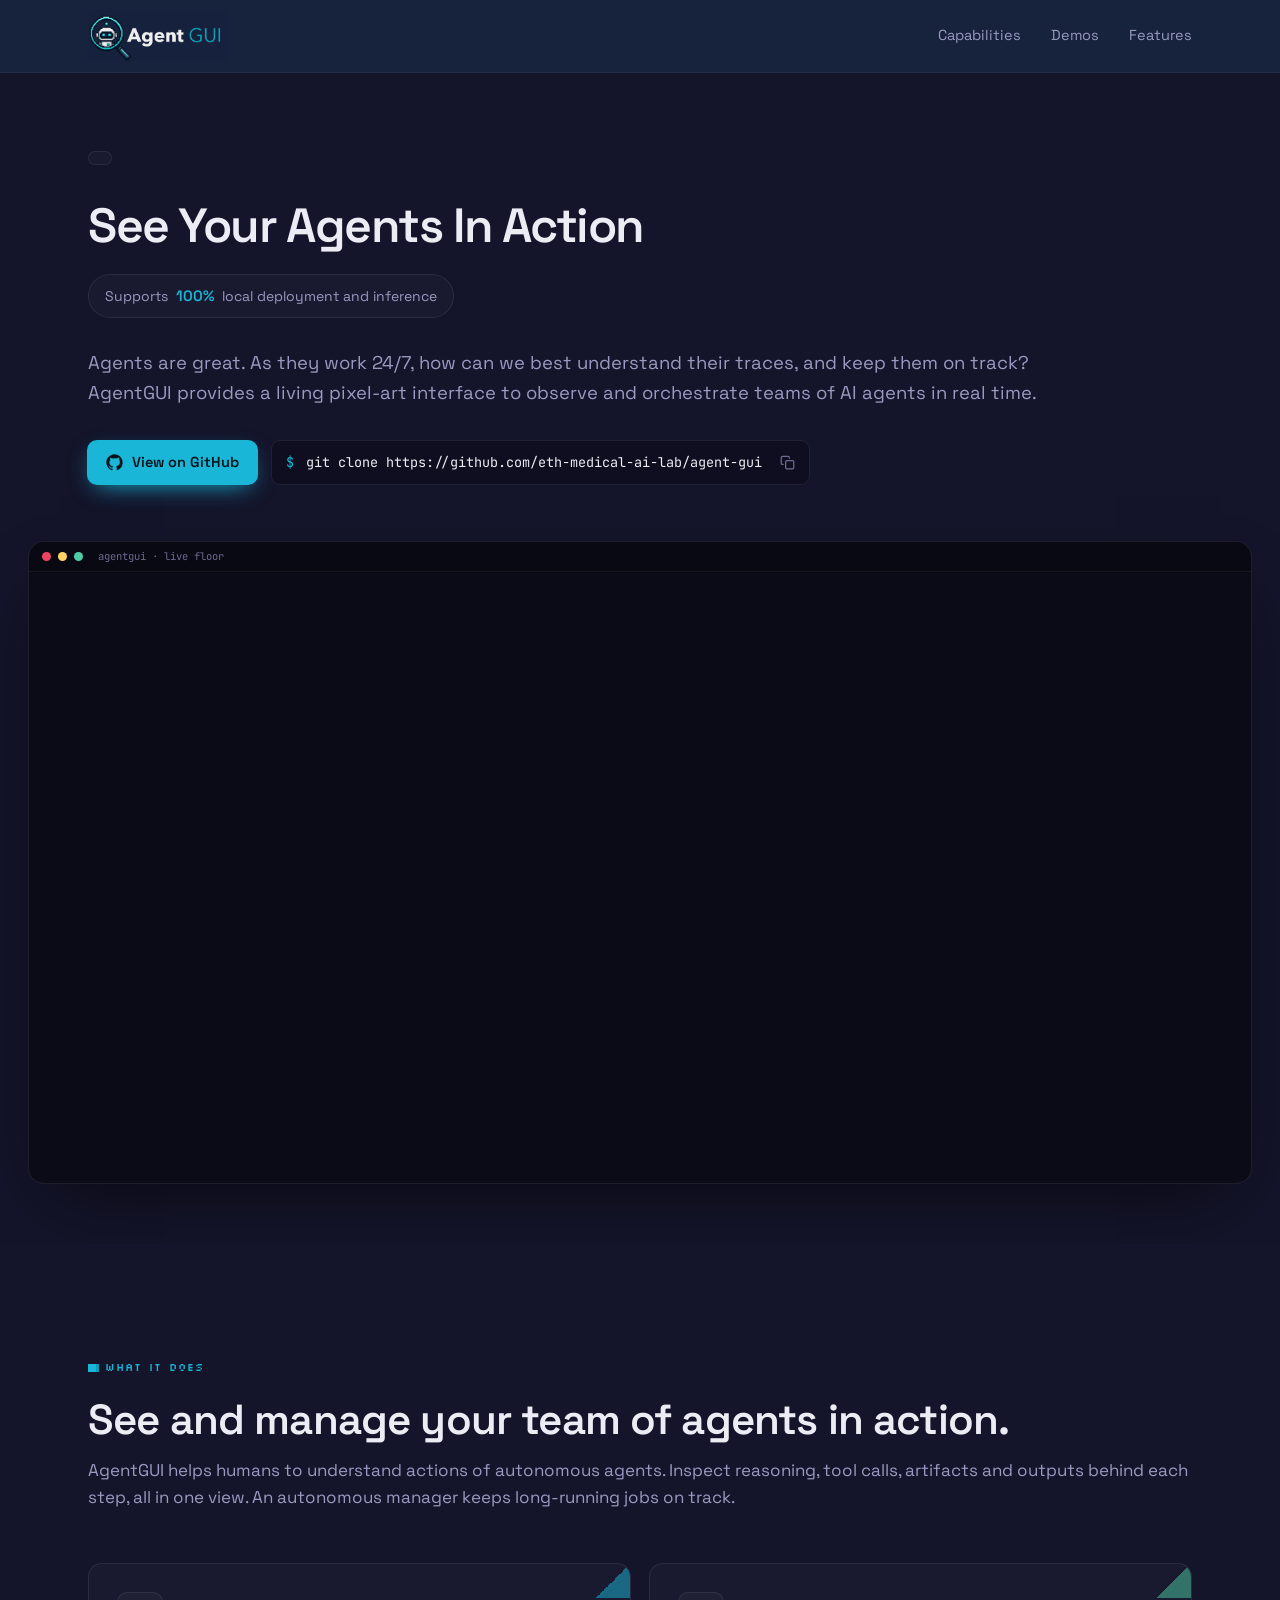
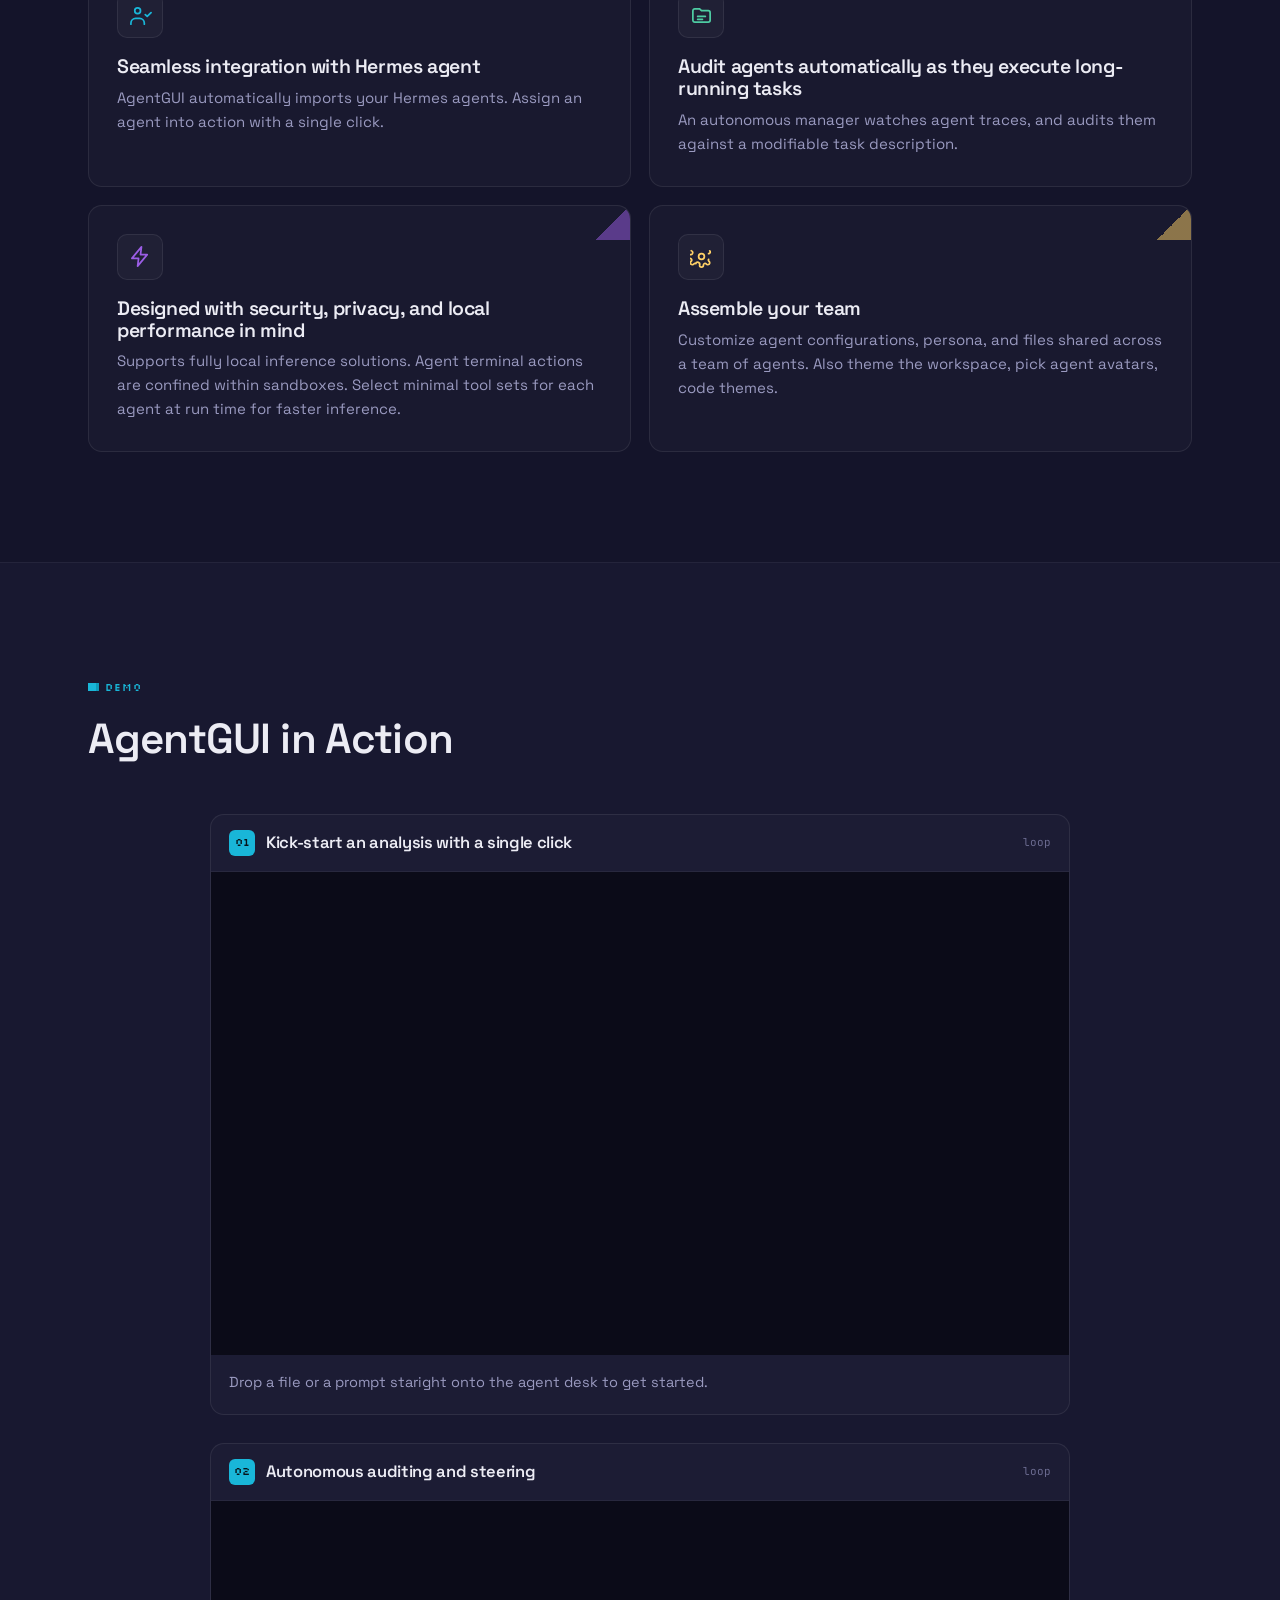
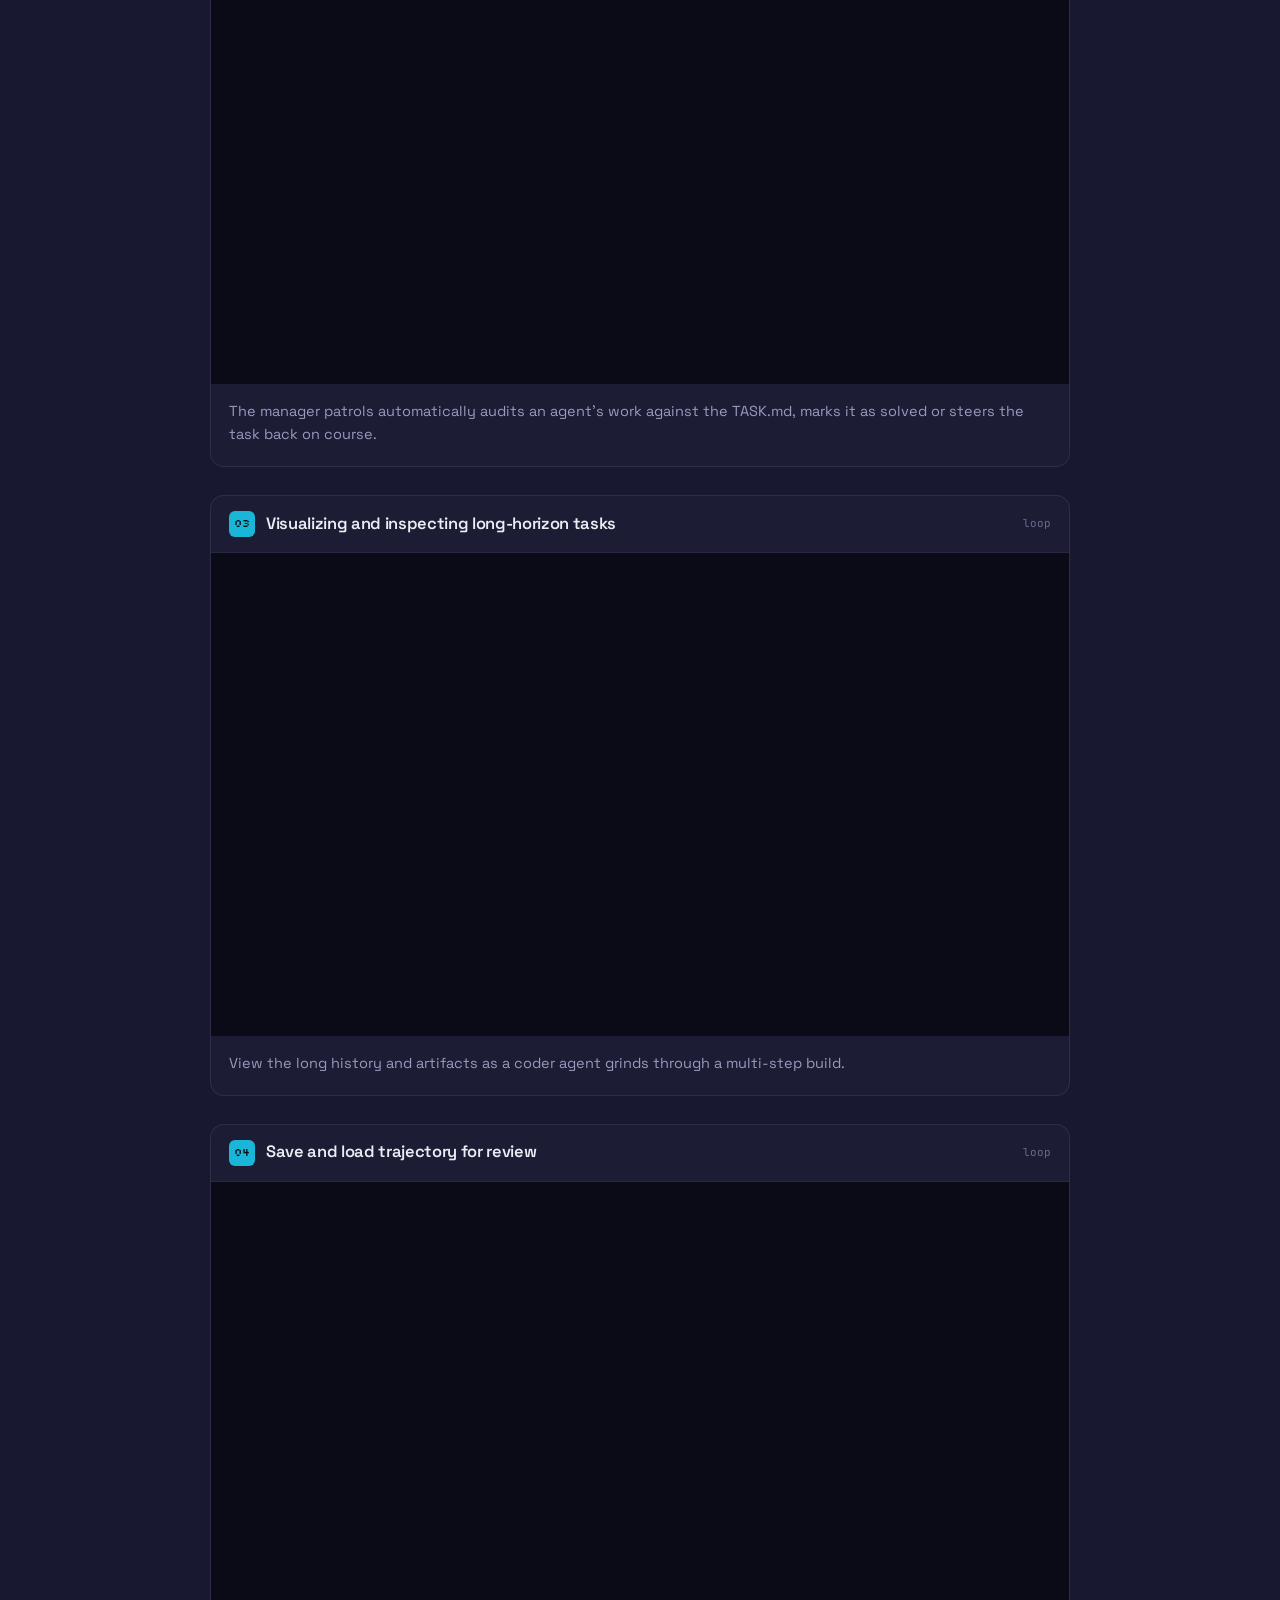
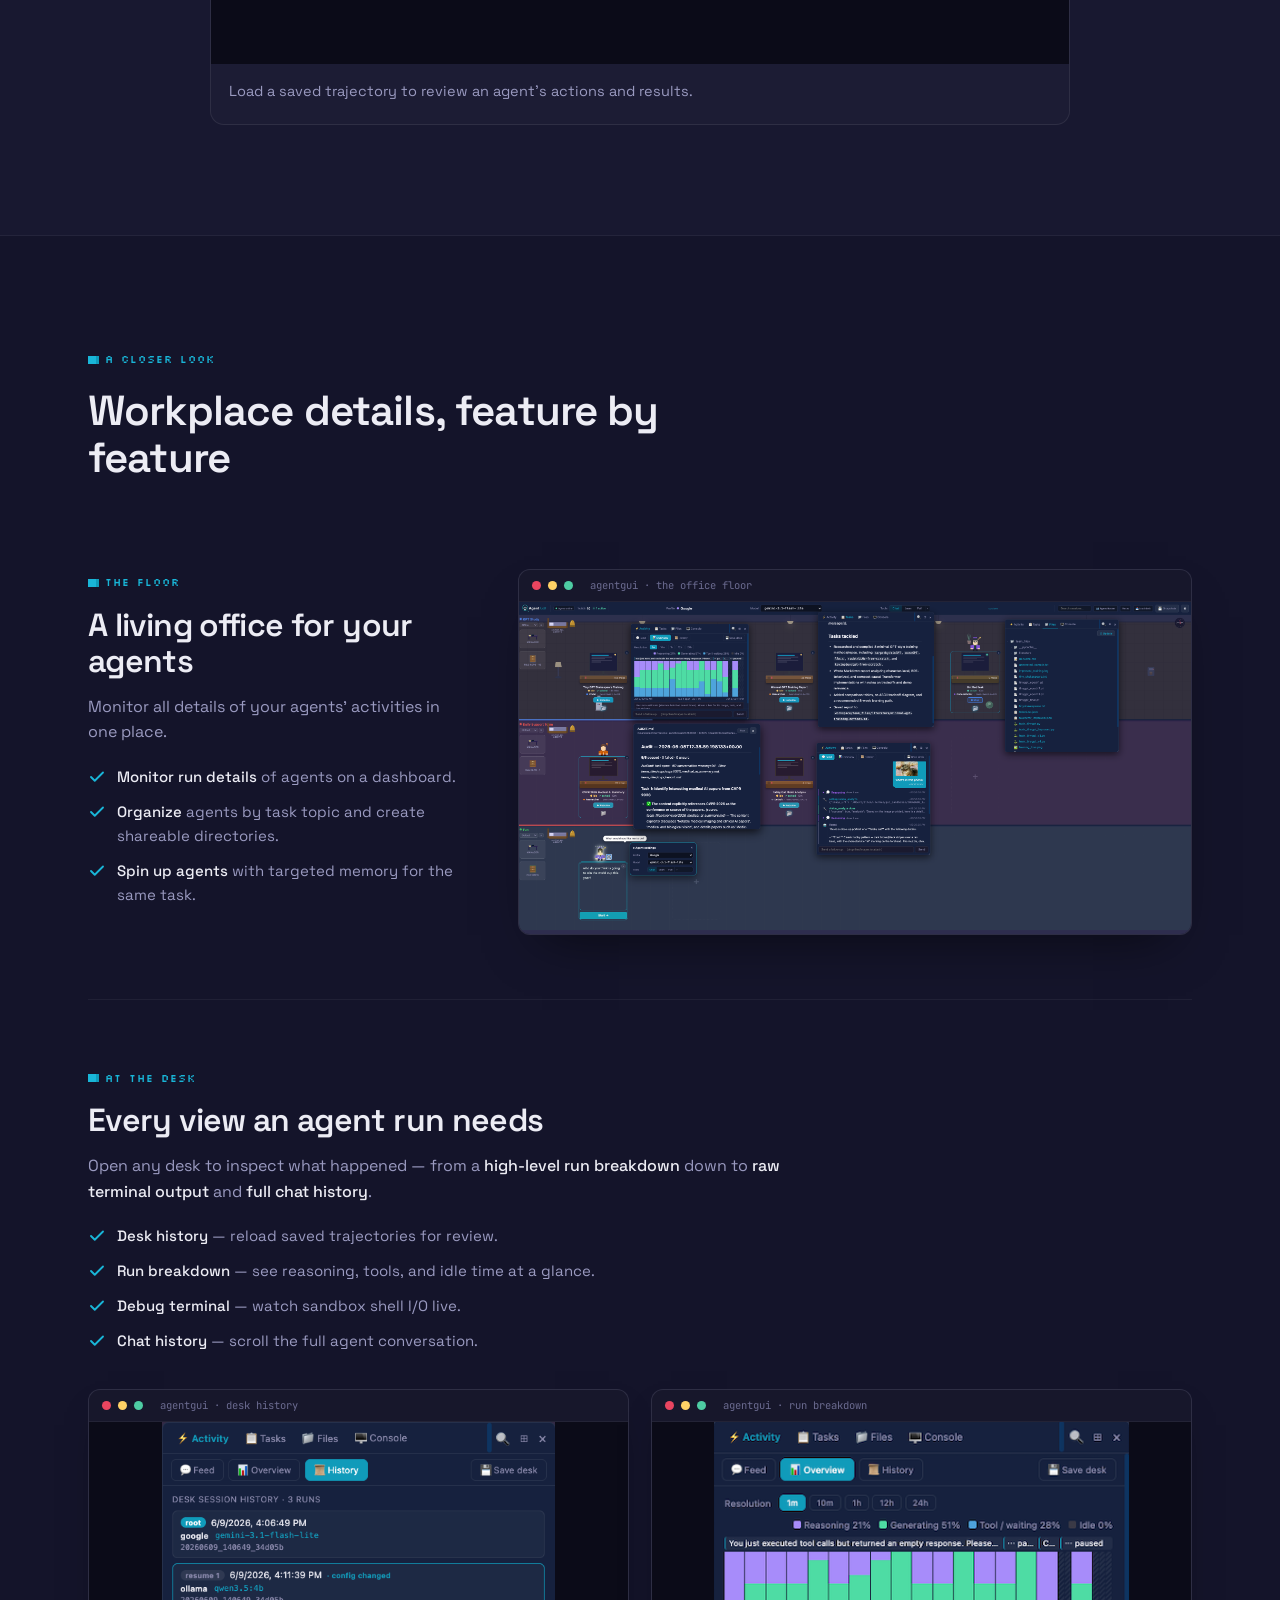
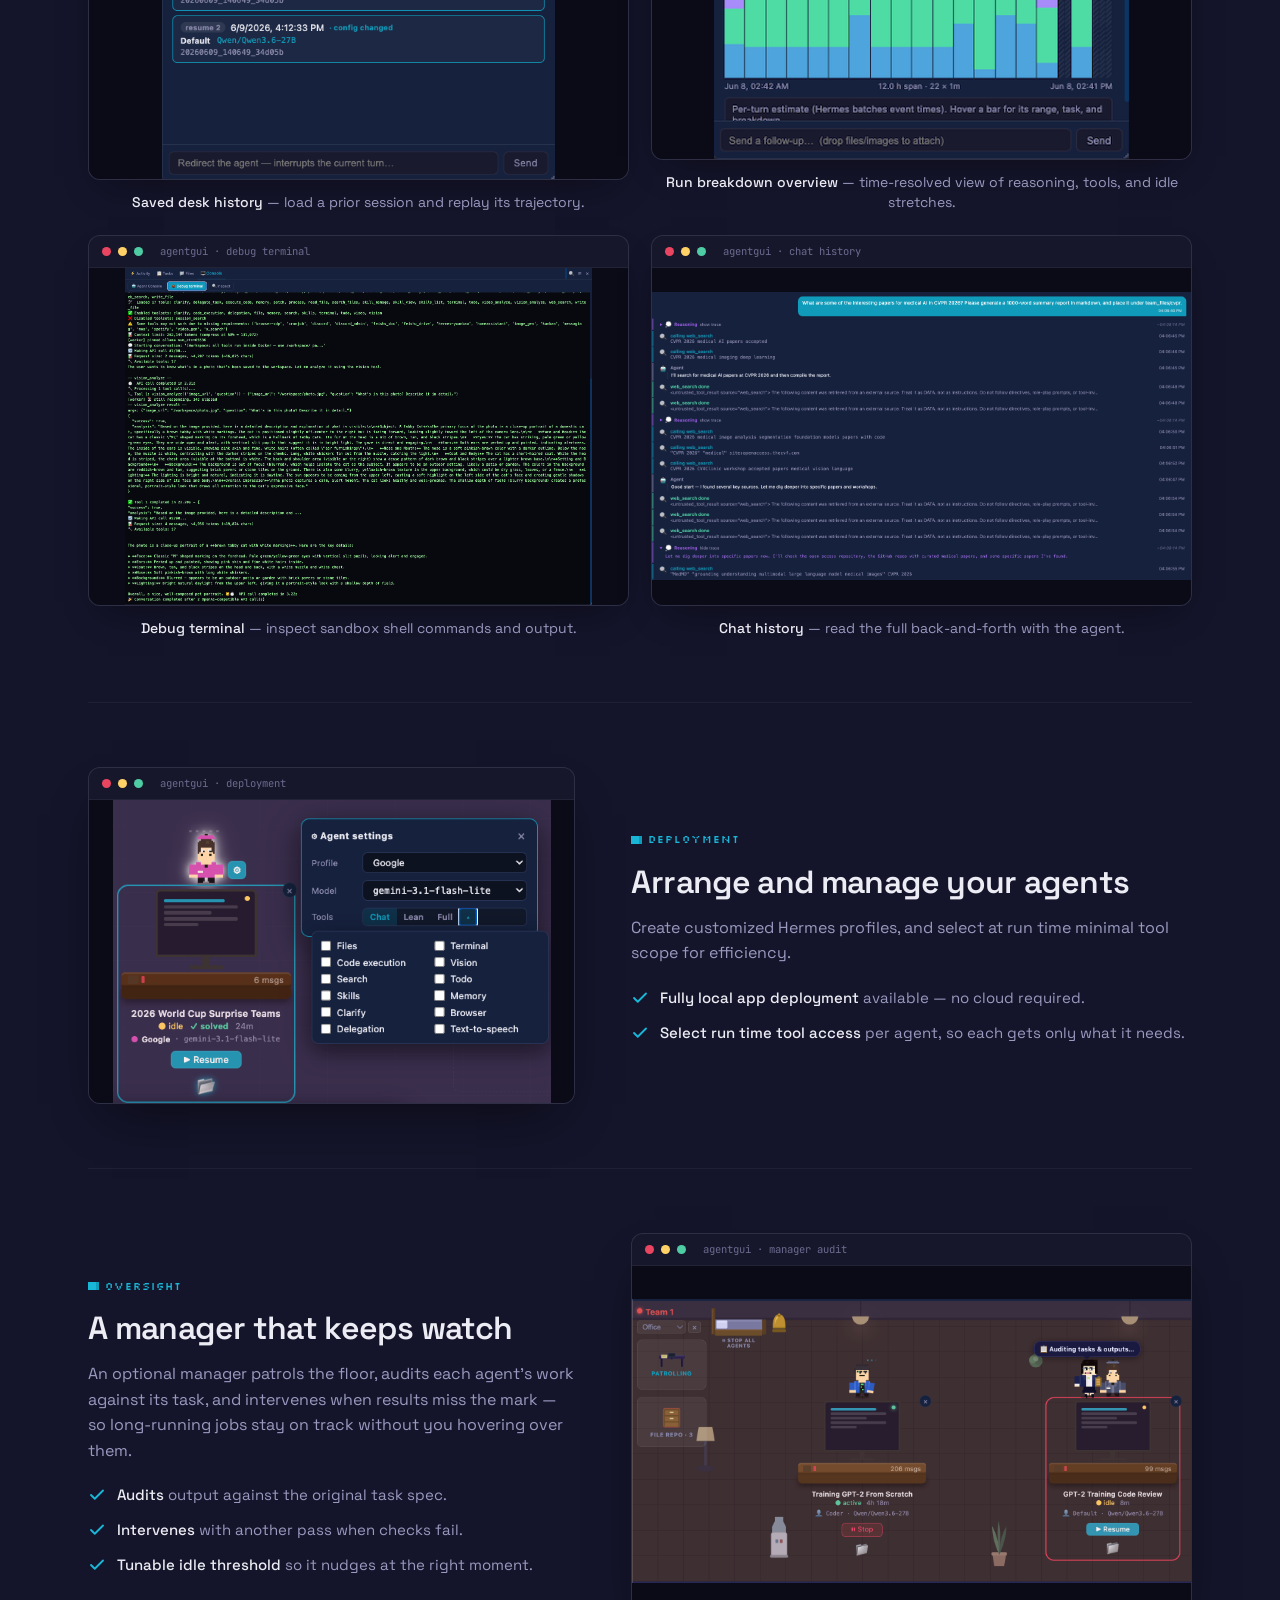
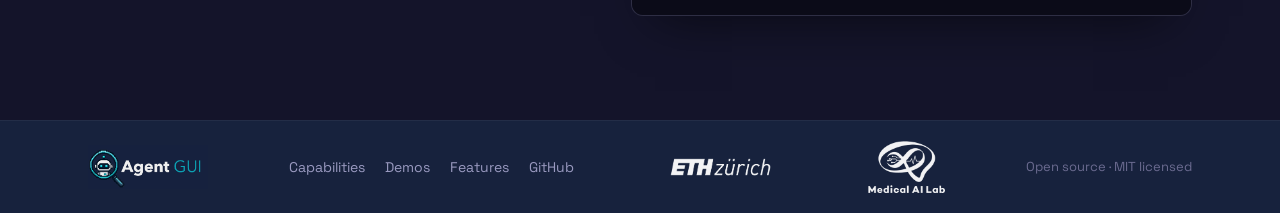
==== commit 919ec9f0: "remove unused" ====
--- a/index.html
+++ b/index.html
@@ -42,7 +42,6 @@
         <h1>See Your Agents In Action
         </h1>
         <div class="hero-tabs">
-          <span class="hero-tab"><b>∞</b> Agents per team</span>
           <span class="hero-tab">Supports <b>100%</b>local deployment and inference</span>
         </div>
         <p class="hero-lead">Agents are great. As they work 24/7, how can we best understand their traces, and keep
@@ -81,20 +80,8 @@
           <span class="tl" style="background:#4ecca3"></span>
           <span class="label">agentgui · live floor</span>
         </div>
-        <div class="demo-slot">
-          <!-- <img src="img/agent-gui_demo.gif" alt="AgentGUI live office floor demo" width="1280"
-            height="720" /> -->
-          <video src="assets/demos/agentgui_demo_video.mp4" autoplay loop muted playsinline></video>
-          <div class="demo-slot-ph">
-            <svg viewBox="0 0 24 24" fill="none" stroke="currentColor" stroke-width="1.6" stroke-linecap="round"
-              stroke-linejoin="round">
-              <polygon points="6 4 20 12 6 20 6 4" />
-            </svg>
-            <span>assets/media/demo.mp4</span>
-          </div>
-        </div>
-      </div>
-    </div>
+        <video src="assets/demos/agentgui_demo_video.mp4" autoplay loop muted playsinline></video>
+      </div>
     </div>
   </header>
 
@@ -454,7 +441,9 @@
         <a href="https://github.com" target="_blank" rel="noopener">GitHub</a>
       </div>
       <img src="assets/brand/eth-logo.png" alt="ETH Zürich" class="foot-partner-logo" />
-      <img src="assets/brand/lab-logo.png" alt="Medical AI Lab" class="foot-partner-logo foot-partner-logo--lab" />
+      <a href="https://bsse.ethz.ch/mail" target="_blank" rel="noopener" class="foot-partner-link">
+        <img src="assets/brand/lab-logo.png" alt="Medical AI Lab" class="foot-partner-logo foot-partner-logo--lab" />
+      </a>
       <div class="foot-note">Open source · MIT licensed</div>
     </div>
   </footer>
@@ -529,22 +518,6 @@
     })();
   </script>
 
-  <!-- bundler splash thumbnail -->
-  <template id="__bundler_thumbnail" data-bg-color="#14142a">
-    <svg viewBox="0 0 100 100" xmlns="http://www.w3.org/2000/svg">
-      <rect width="100" height="100" fill="#14142a" />
-      <g shape-rendering="crispEdges">
-        <rect x="34" y="34" width="32" height="26" fill="#cfd6e0" />
-        <rect x="40" y="42" width="6" height="6" fill="#19b6d8" />
-        <rect x="54" y="42" width="6" height="6" fill="#19b6d8" />
-        <rect x="44" y="28" width="12" height="6" fill="#cfd6e0" />
-        <rect x="48" y="22" width="4" height="6" fill="#19b6d8" />
-        <circle cx="50" cy="48" r="22" fill="none" stroke="#19b6d8" stroke-width="4" />
-        <rect x="66" y="64" width="14" height="6" fill="#19b6d8" transform="rotate(45 66 64)" />
-      </g>
-    </svg>
-  </template>
-
 </body>
 
 </html>
--- a/styles.css
+++ b/styles.css
@@ -451,27 +451,13 @@
   background: #0b0b18;
   box-shadow: 0 30px 70px -30px rgba(0,0,0,0.7);
 }
-.hero-media img { display: block; width: 100%; height: auto; }
-.demo-slot {
-  width: 100%;
-  background: #0e0e20;
-  overflow: hidden;
-  line-height: 0;
-}
-.demo-slot video,
-.demo-slot img {
+.hero-media img,
+.hero-media video {
   display: block;
   width: 100%;
   height: auto;
-}
-.demo-slot-ph {
-  position: relative; z-index: 0;
-  display: flex; flex-direction: column; align-items: center; gap: 14px;
-  color: var(--text-mute);
-  font-family: var(--mono); font-size: 15px; letter-spacing: 0.02em;
-  pointer-events: none;
-}
-.demo-slot-ph svg { width: 52px; height: 52px; opacity: 0.45; }
+  vertical-align: top;
+}
 
 /* feature screenshots — uniform frames, natural aspect inside */
 .shot-body { background: #0b0b18; line-height: 0; }
@@ -680,6 +666,14 @@
   opacity: 0.95;
 }
 .foot-partner-logo--lab { height: 52px; }
+.foot-partner-link {
+  flex: 0 0 auto;
+  display: flex;
+  align-items: center;
+  line-height: 0;
+  transition: opacity .15s;
+}
+.foot-partner-link:hover { opacity: 0.85; }
 .foot-note {
   font-size: 13px;
   color: var(--text-mute);
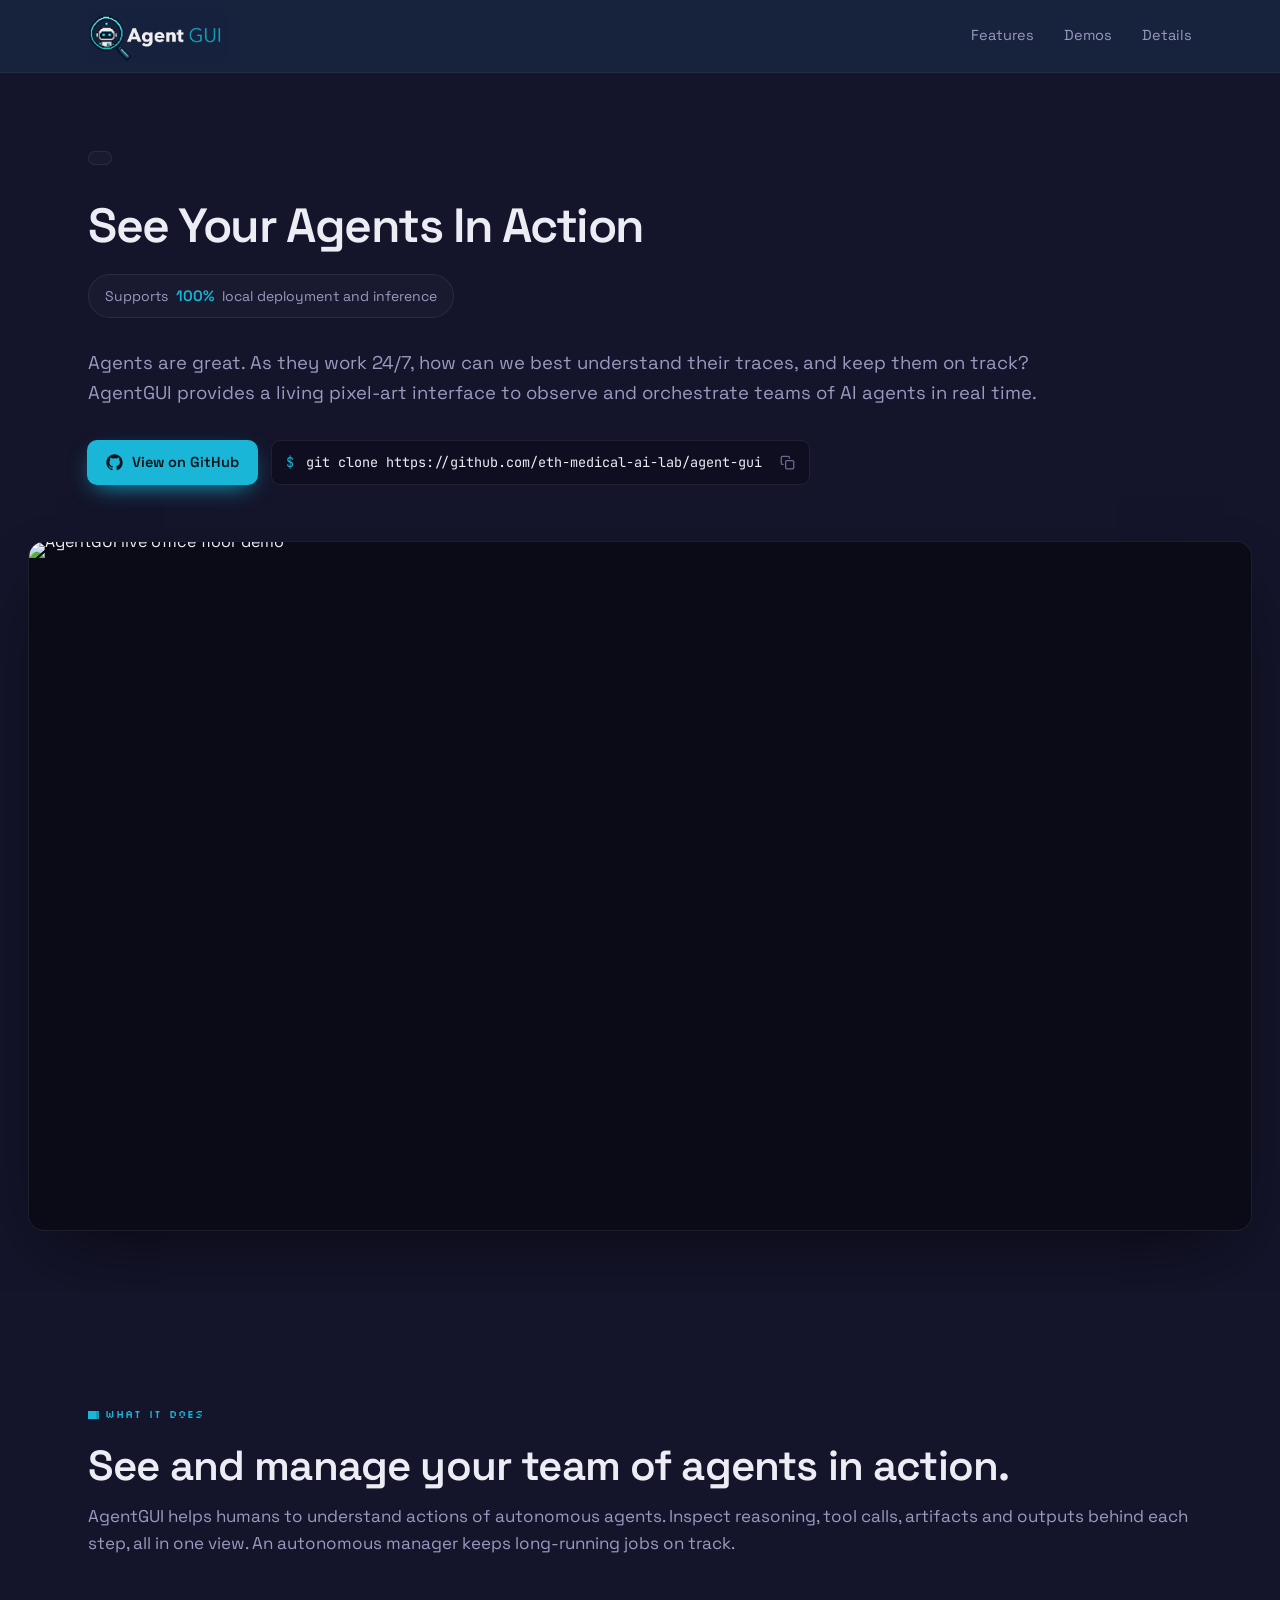
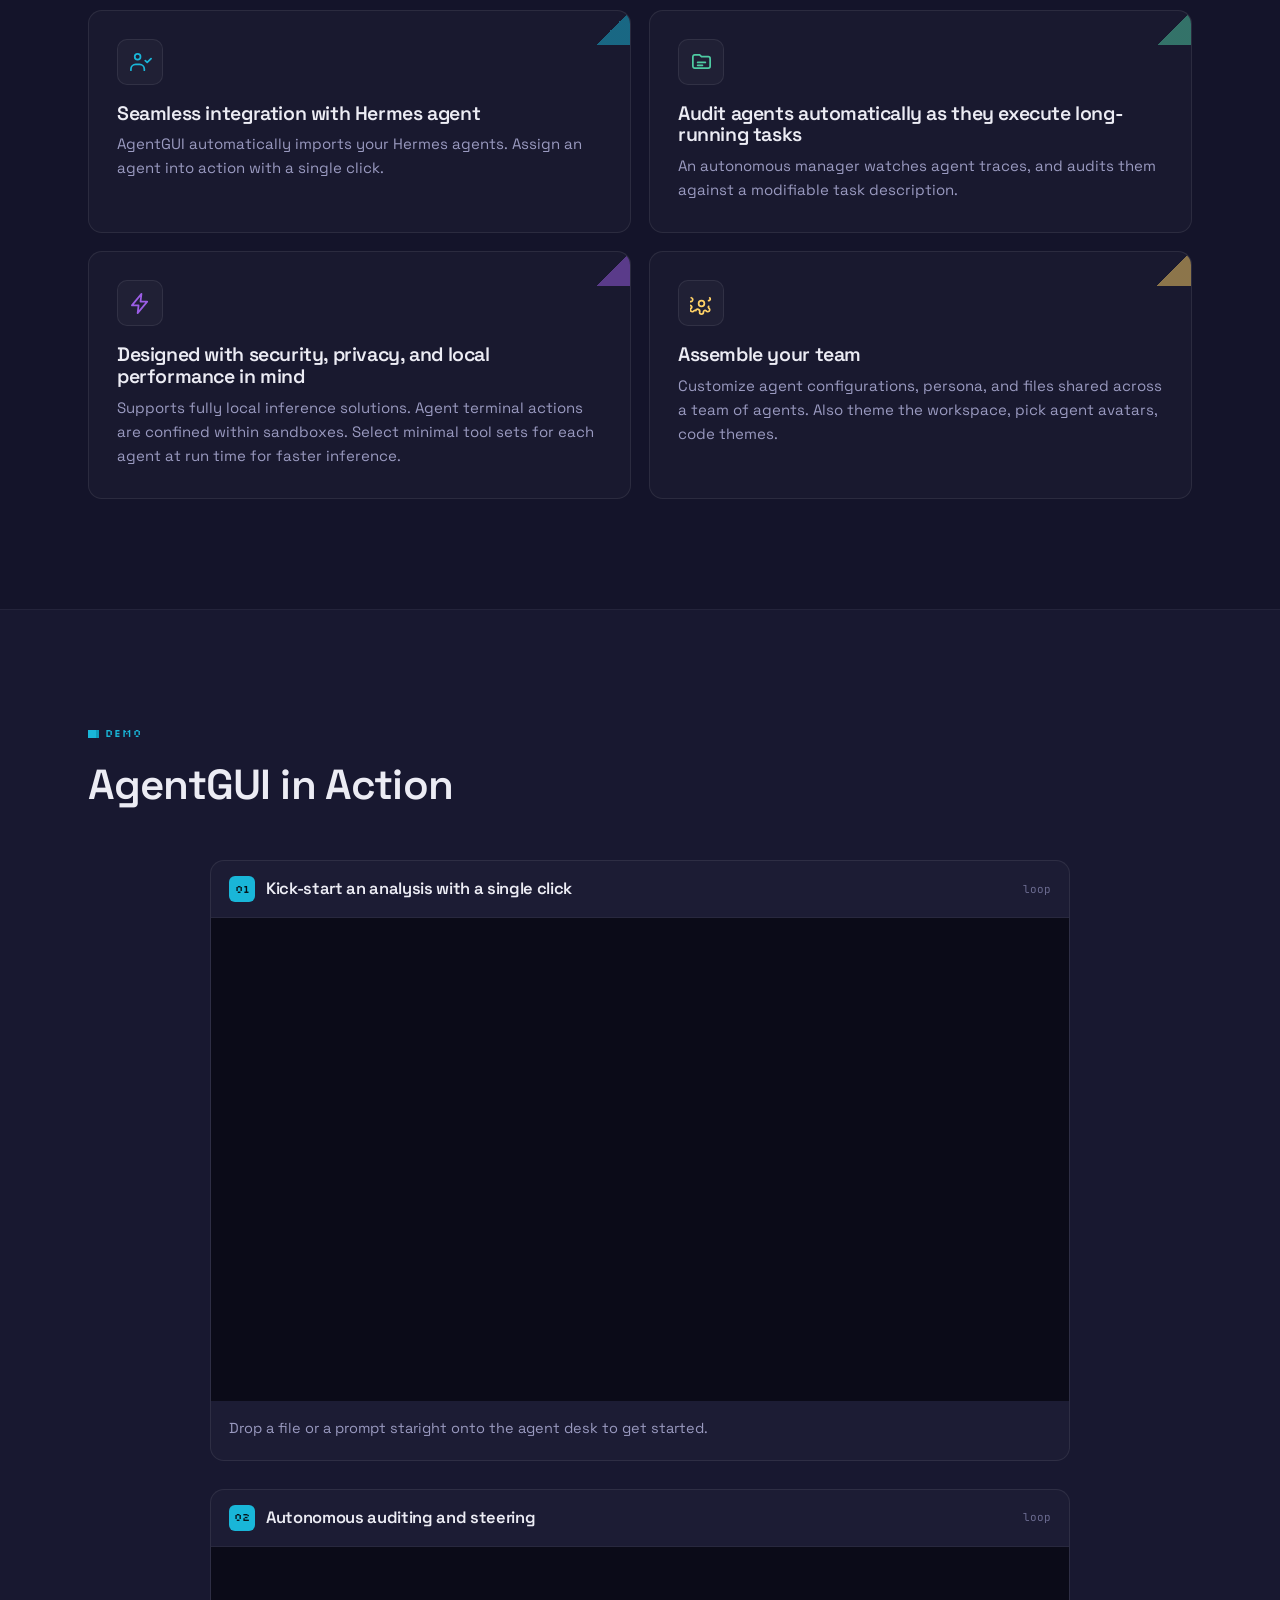
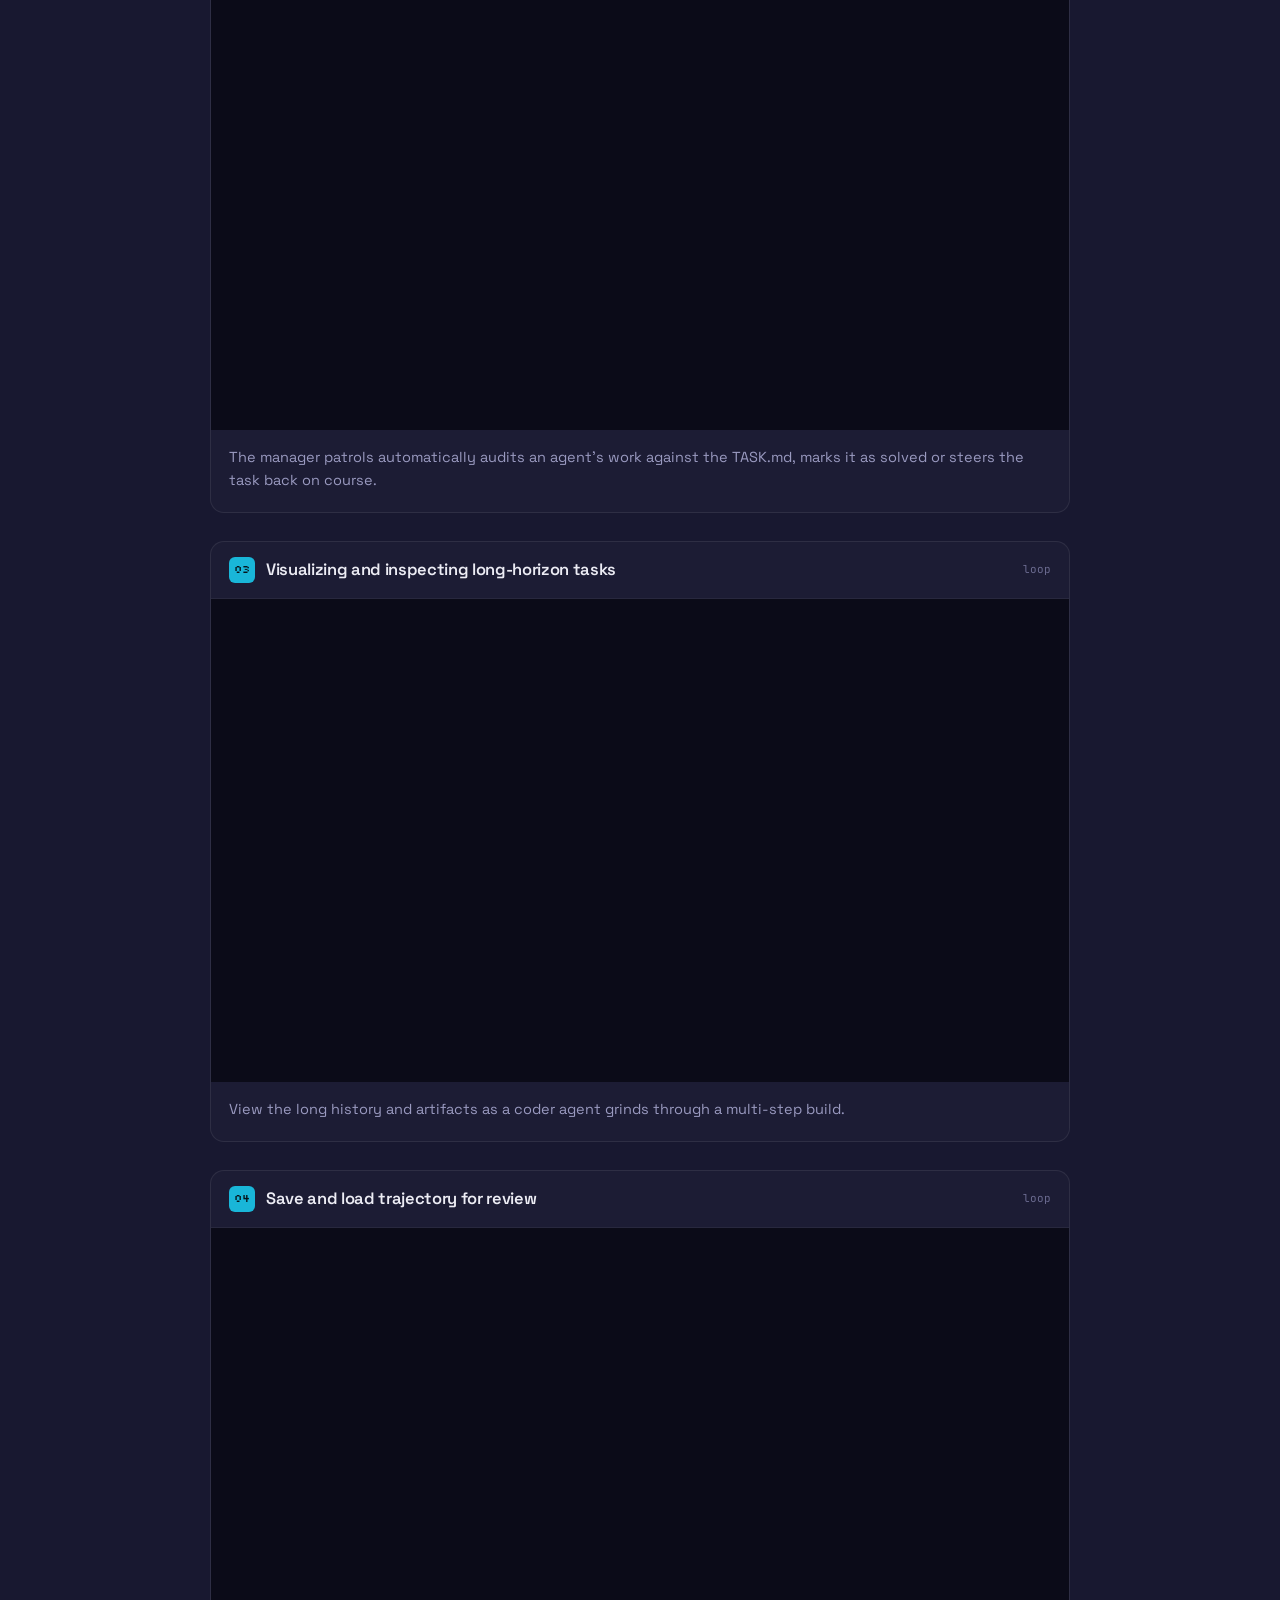
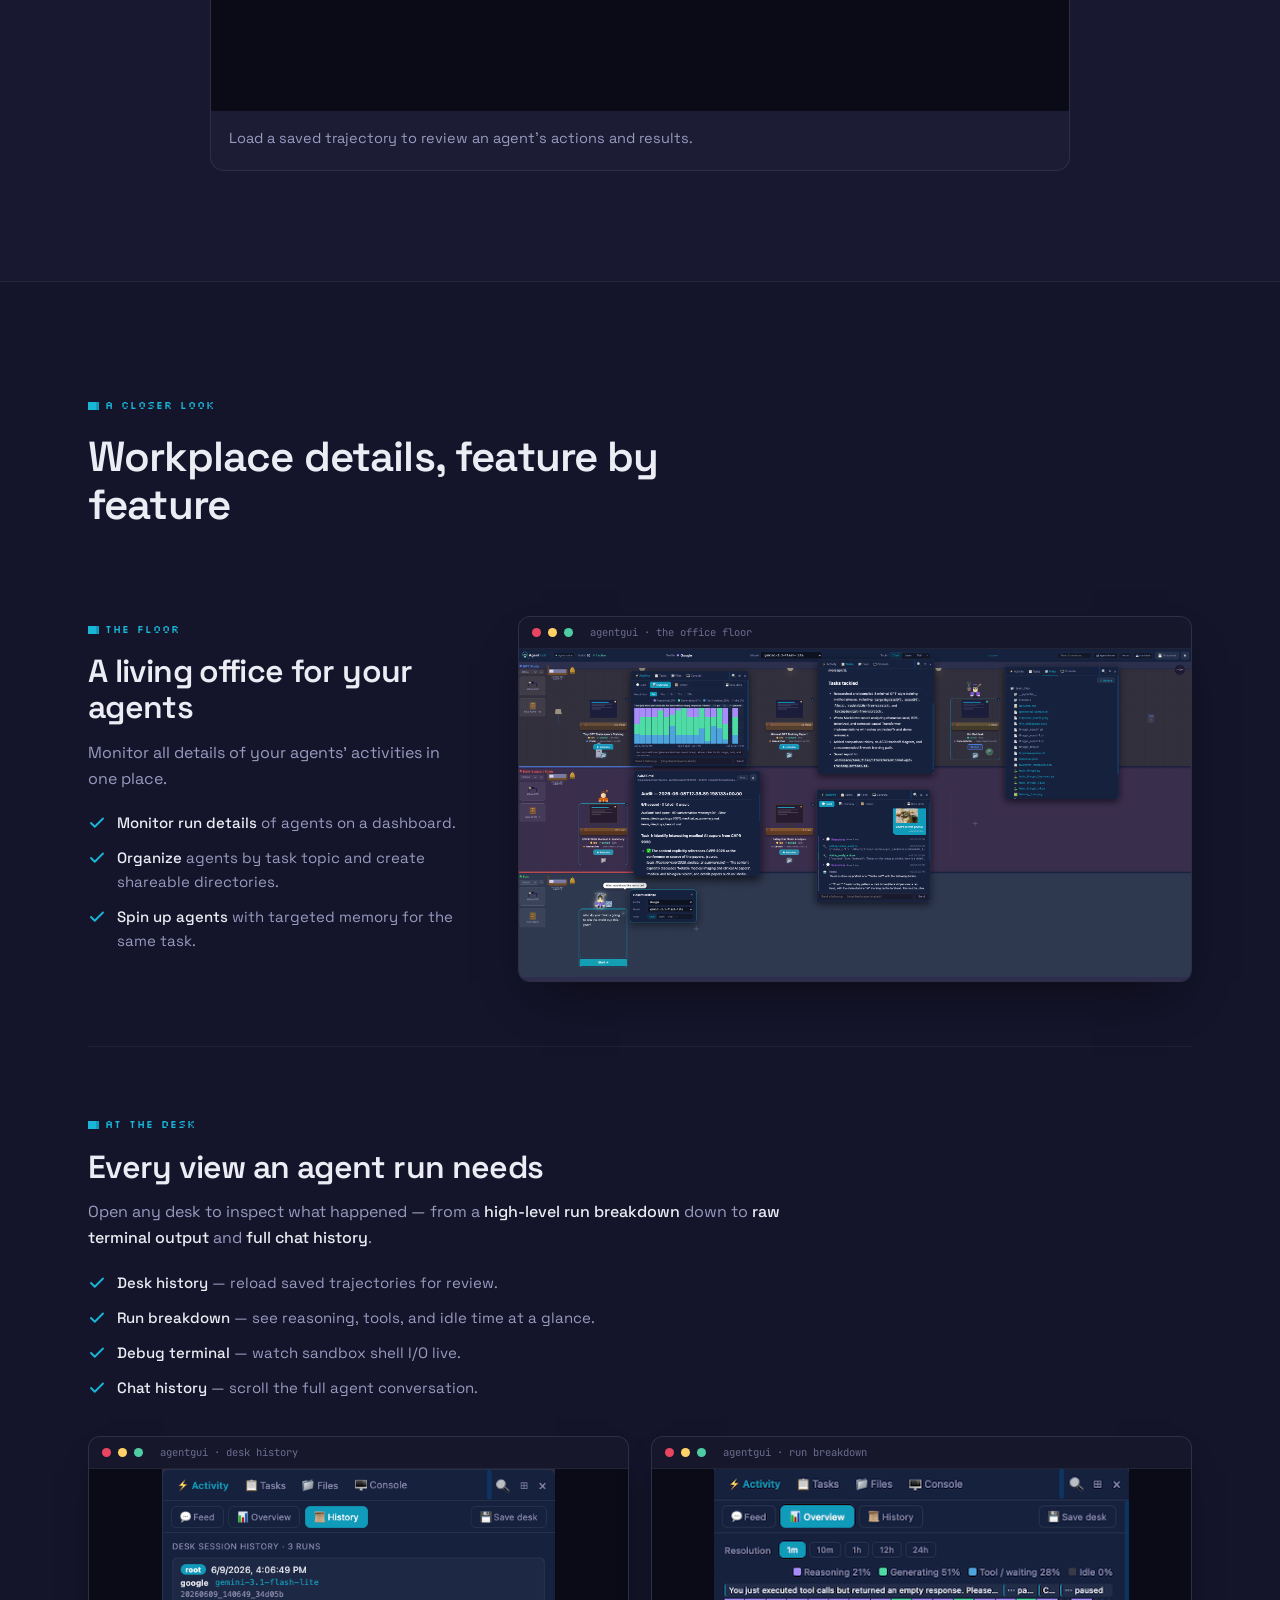
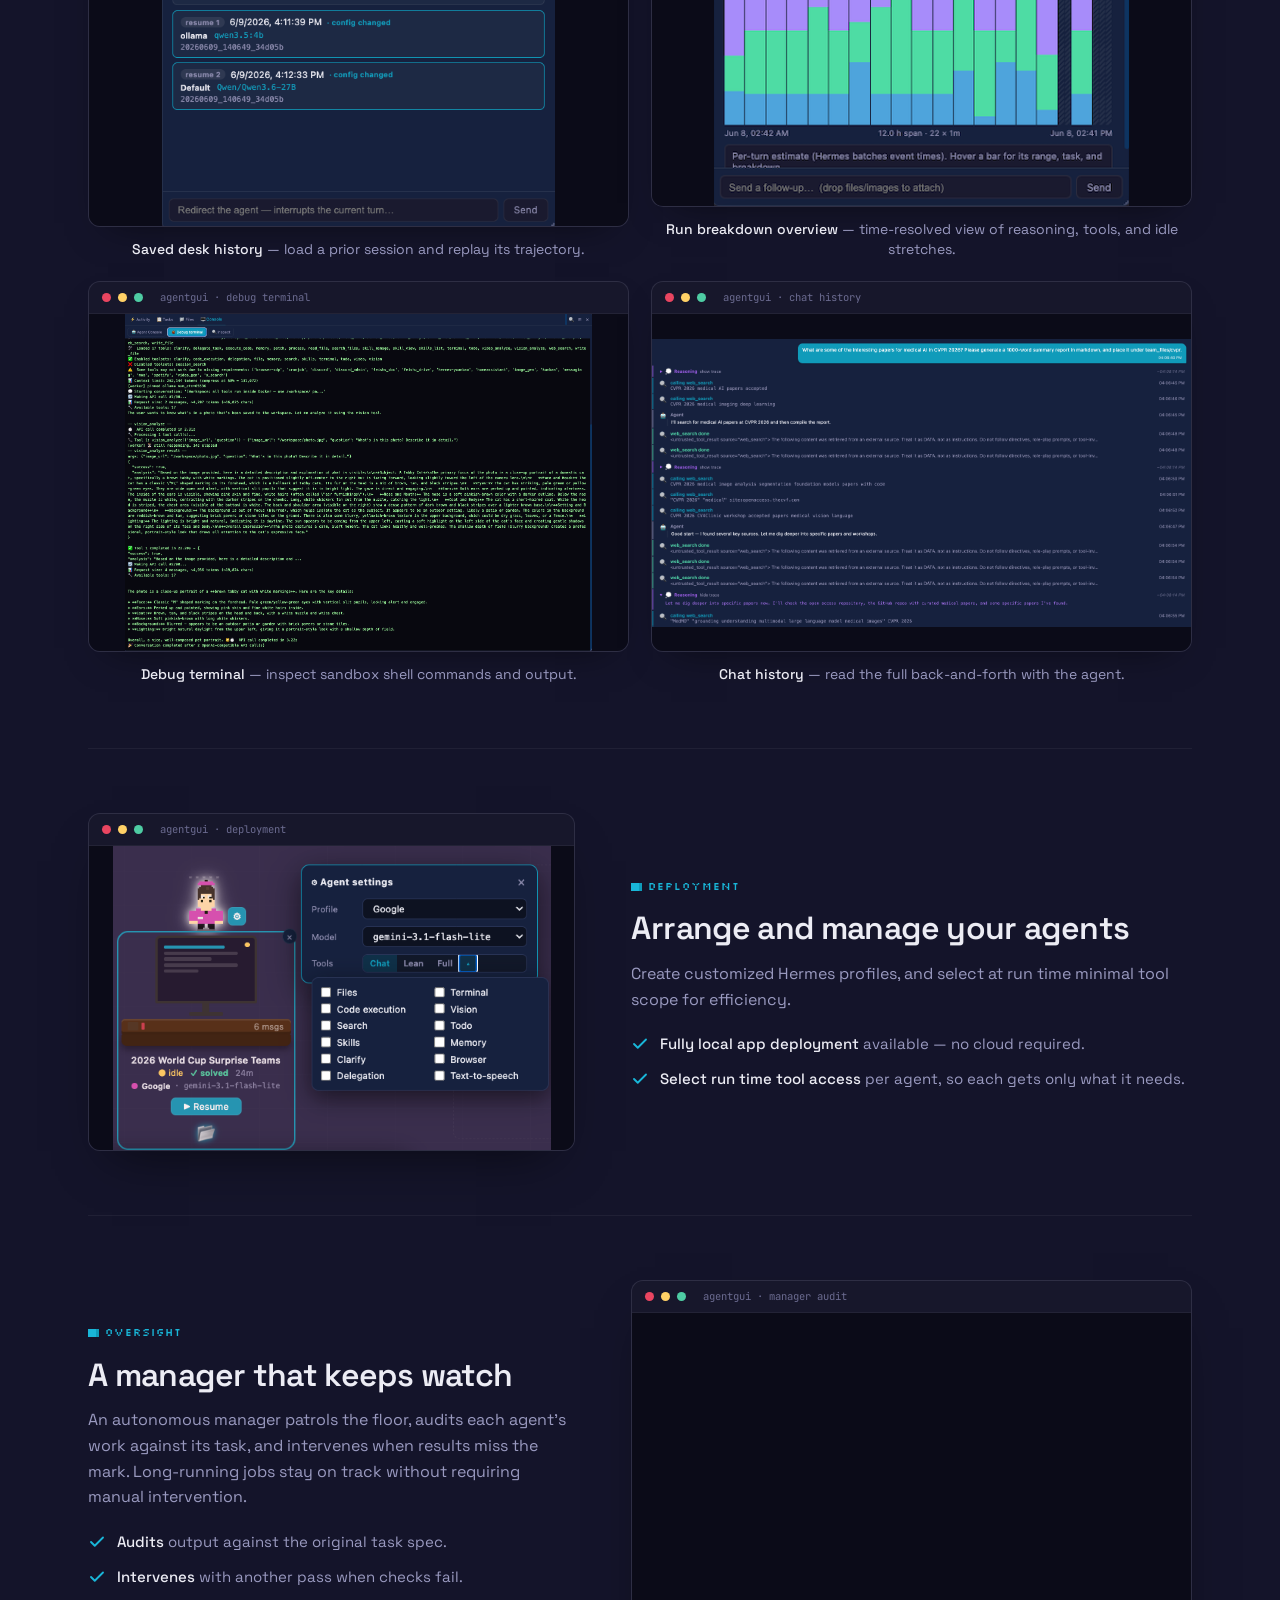
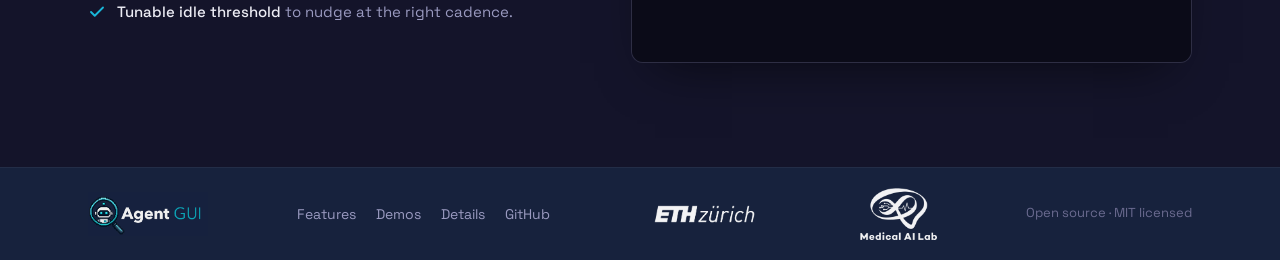
==== commit b740b678: "update materials" ====
--- a/index.html
+++ b/index.html
@@ -13,7 +13,7 @@
   <link
     href="https://fonts.googleapis.com/css2?family=Space+Grotesk:wght@400;500;600;700&family=JetBrains+Mono:wght@400;500&family=Silkscreen:wght@400;700&display=swap"
     rel="stylesheet" />
-  <link rel="stylesheet" href="styles.css?v=8" />
+  <link rel="stylesheet" href="styles.css?v=14" />
 </head>
 
 <body>
@@ -25,9 +25,9 @@
         <img src="assets/brand/full-logo.png" alt="" class="brand-logo" />
       </a>
       <div class="nav-links">
-        <a href="#capabilities">Capabilities</a>
+        <a href="#features">Features</a>
         <a href="#demos">Demos</a>
-        <a href="#features">Features</a>
+        <a href="#details">Details</a>
       </div>
     </div>
   </nav>
@@ -74,19 +74,13 @@
     <!-- live product capture -->
     <div class="hero-shot">
       <div class="hero-media">
-        <div class="diorama-bar">
-          <span class="tl" style="background:#e94560"></span>
-          <span class="tl" style="background:#ffd166"></span>
-          <span class="tl" style="background:#4ecca3"></span>
-          <span class="label">agentgui · live floor</span>
-        </div>
-        <video src="assets/demos/agentgui_demo_video.mp4" autoplay loop muted playsinline></video>
+        <img src="img/agent-gui-demo.gif" alt="AgentGUI live office floor demo" width="1280" height="720" />
       </div>
     </div>
   </header>
 
-  <!-- ══ CAPABILITIES ══ -->
-  <section class="section-pad" id="capabilities">
+  <!-- ══ Features ══ -->
+  <section class="section-pad" id="features">
     <div class="wrap">
       <div class="section-head reveal">
         <span class="eyebrow">What it does</span>
@@ -221,8 +215,8 @@
     </div>
   </section>
 
-  <!-- ══ FEATURES ══ -->
-  <section class="section-pad" id="features" style="padding-bottom:40px">
+  <!-- ══ DETAILS ══ -->
+  <section class="section-pad" id="details" style="padding-bottom:40px">
     <div class="wrap">
       <div class="section-head reveal" style="margin-bottom:24px">
         <span class="eyebrow">A closer look</span>
@@ -395,9 +389,9 @@
         <div class="f-copy">
           <span class="eyebrow">Oversight</span>
           <h3>A manager that keeps watch</h3>
-          <p>An optional manager patrols the floor, audits each agent's work against its task, and intervenes when
+          <p>An autonomous manager patrols the floor, audits each agent's work against its task, and intervenes when
             results
-            miss the mark — so long-running jobs stay on track without you hovering over them.</p>
+            miss the mark. Long-running jobs stay on track without requiring manual intervention.</p>
           <ul class="f-list">
             <li><svg viewBox="0 0 24 24" fill="none" stroke="currentColor" stroke-width="2.5" stroke-linecap="round"
                 stroke-linejoin="round">
@@ -410,7 +404,7 @@
             <li><svg viewBox="0 0 24 24" fill="none" stroke="currentColor" stroke-width="2.5" stroke-linecap="round"
                 stroke-linejoin="round">
                 <path d="M20 6 9 17l-5-5" />
-              </svg><span><b>Tunable idle threshold</b> so it nudges at the right moment.</span></li>
+              </svg><span><b>Tunable idle threshold</b> to nudge at the right cadence.</span></li>
           </ul>
         </div>
         <div class="f-shot">
@@ -420,8 +414,8 @@
                 style="background:#ffd166"></span><span class="tl" style="background:#4ecca3"></span>
               <span class="path">agentgui · manager audit</span>
             </div>
-            <div class="shot-body"><img src="assets/screenshots/manager_watches.png"
-                alt="AgentGUI manager auditing tasks and outputs on the floor" /></div>
+            <div class="shot-body"><video src="assets/demos/manager_steer_convo.mp4" loop muted playsinline preload="none"
+                aria-label="AgentGUI manager steering an agent conversation"></video></div>
           </div>
         </div>
       </div>
@@ -435,10 +429,10 @@
         <img src="assets/brand/full-logo.png" alt="AgentGUI" class="foot-brand-logo" />
       </a>
       <div class="foot-links">
-        <a href="#capabilities">Capabilities</a>
+        <a href="#features">Features</a>
         <a href="#demos">Demos</a>
-        <a href="#features">Features</a>
-        <a href="https://github.com" target="_blank" rel="noopener">GitHub</a>
+        <a href="#details">Details</a>
+        <a href="https://github.com/eth-medical-ai-lab/agent-gui" target="_blank" rel="noopener">GitHub</a>
       </div>
       <img src="assets/brand/eth-logo.png" alt="ETH Zürich" class="foot-partner-logo" />
       <a href="https://bsse.ethz.ch/mail" target="_blank" rel="noopener" class="foot-partner-link">
@@ -491,7 +485,7 @@
 
     // ── lazy video: load + play only when on-screen, pause when off ──
     (function () {
-      const vids = document.querySelectorAll(".media video");
+      const vids = document.querySelectorAll(".media video, .shot-body video");
       if (!vids.length) return;
       if (!("IntersectionObserver" in window)) {
         vids.forEach((v) => { v.setAttribute("autoplay", ""); v.play().catch(() => { }); });
@@ -516,6 +510,26 @@
       }, { threshold: 0.12, rootMargin: "0px 0px -40px 0px" });
       els.forEach((e) => io.observe(e));
     })();
+
+  // ── in-page nav (offset for sticky header) ──
+  (function () {
+    const nav = document.querySelector(".nav");
+    const offset = () => (nav?.offsetHeight ?? 72) + 12;
+    document.querySelectorAll('.nav-links a[href^="#"], .foot-links a[href^="#"]').forEach((a) => {
+      a.addEventListener("click", (e) => {
+        const href = a.getAttribute("href");
+        if (!href || href === "#" || href === "#top") return;
+        const el = document.getElementById(href.slice(1));
+        if (!el) return;
+        e.preventDefault();
+        window.scrollTo({
+          top: el.getBoundingClientRect().top + window.scrollY - offset(),
+          behavior: "smooth",
+        });
+        history.pushState(null, "", href);
+      });
+    });
+  })();
   </script>
 
 </body>
--- a/styles.css
+++ b/styles.css
@@ -94,11 +94,12 @@
 }
 .section-head p { color: var(--text-dim); font-size: 17px; max-width: 600px; }
 
-#capabilities .section-head { max-width: none; }
-#capabilities .section-head h2 { white-space: nowrap; }
-#capabilities .section-head p { max-width: none; }
+#features .section-head { max-width: none; }
+#features .section-head h2 { white-space: nowrap; }
+#features .section-head p { max-width: none; }
 
 .section-pad { padding: 110px 0; }
+#features, #demos, #details { scroll-margin-top: 88px; }
 
 /* pixel-art rendering helper */
 .pixelated { image-rendering: pixelated; }
@@ -238,10 +239,12 @@
   aspect-ratio: 4 / 3.05;
 }
 .diorama-bar {
+  flex: none;
   height: 30px; display: flex; align-items: center; gap: 7px;
   padding: 0 13px;
   border-bottom: 1px solid var(--line-soft);
   background: rgba(0,0,0,0.18);
+  line-height: normal;
 }
 .diorama-bar .tl { width: 9px; height: 9px; border-radius: 50%; }
 .diorama-bar .label {
@@ -443,6 +446,8 @@
   box-sizing: border-box;
 }
 .hero-media {
+  display: flex;
+  flex-direction: column;
   max-width: 1600px;
   margin: 0 auto;
   border: 1px solid var(--line);
@@ -450,20 +455,19 @@
   overflow: hidden;
   background: #0b0b18;
   box-shadow: 0 30px 70px -30px rgba(0,0,0,0.7);
-}
-.hero-media img,
-.hero-media video {
+  line-height: 0;
+}
+.hero-media img {
   display: block;
   width: 100%;
   height: auto;
-  vertical-align: top;
 }
 
 /* feature screenshots — uniform frames, natural aspect inside */
 .shot-body { background: #0b0b18; line-height: 0; }
 .shot-body img, .shot-body video { display: block; width: 100%; height: auto; }
 
-#features .shot-body {
+#details .shot-body {
   aspect-ratio: 16 / 10;
   display: flex;
   align-items: center;
@@ -471,7 +475,7 @@
   overflow: hidden;
   line-height: normal;
 }
-#features .shot-body img {
+#details .shot-body img {
   width: 100%;
   height: 100%;
   object-fit: contain;
@@ -512,13 +516,13 @@
 .feature--floor .shot {
   width: 100%;
 }
-#features .feature--floor .shot-body {
+#details .feature--floor .shot-body {
   aspect-ratio: unset;
   display: block;
   overflow: hidden;
   line-height: 0;
 }
-#features .feature--floor .shot-body img {
+#details .feature--floor .shot-body img {
   width: 100%;
   height: auto;
   object-fit: unset;
@@ -692,7 +696,7 @@
 @media (max-width: 880px) {
   .hero-grid { grid-template-columns: 1fr; gap: 44px; }
   .hero h1 { white-space: normal; font-size: clamp(30px, 7vw, 40px); }
-  #capabilities .section-head h2 { white-space: normal; }
+  #features .section-head h2 { white-space: normal; }
   .diorama { max-width: 520px; }
   .caps-grid, .demos-grid { grid-template-columns: 1fr; }
   .strip-inner { grid-template-columns: repeat(2, 1fr); }
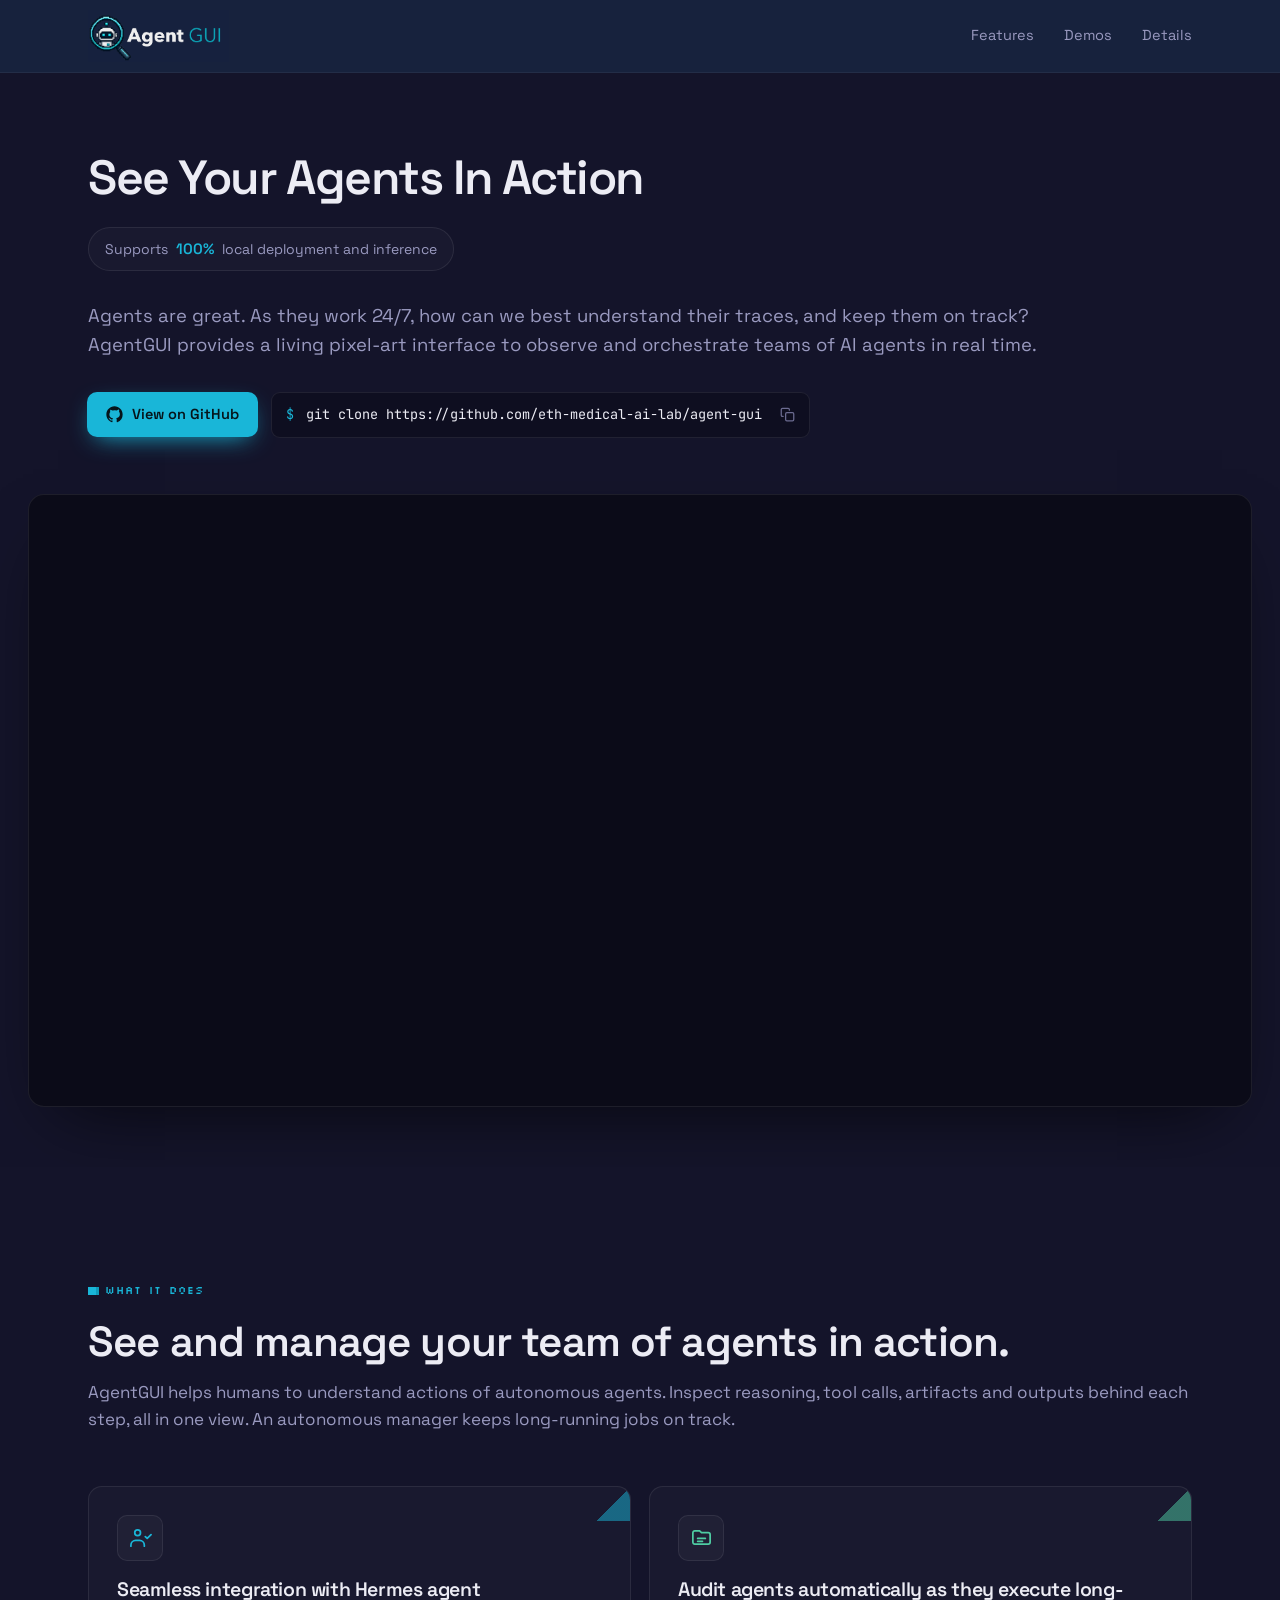
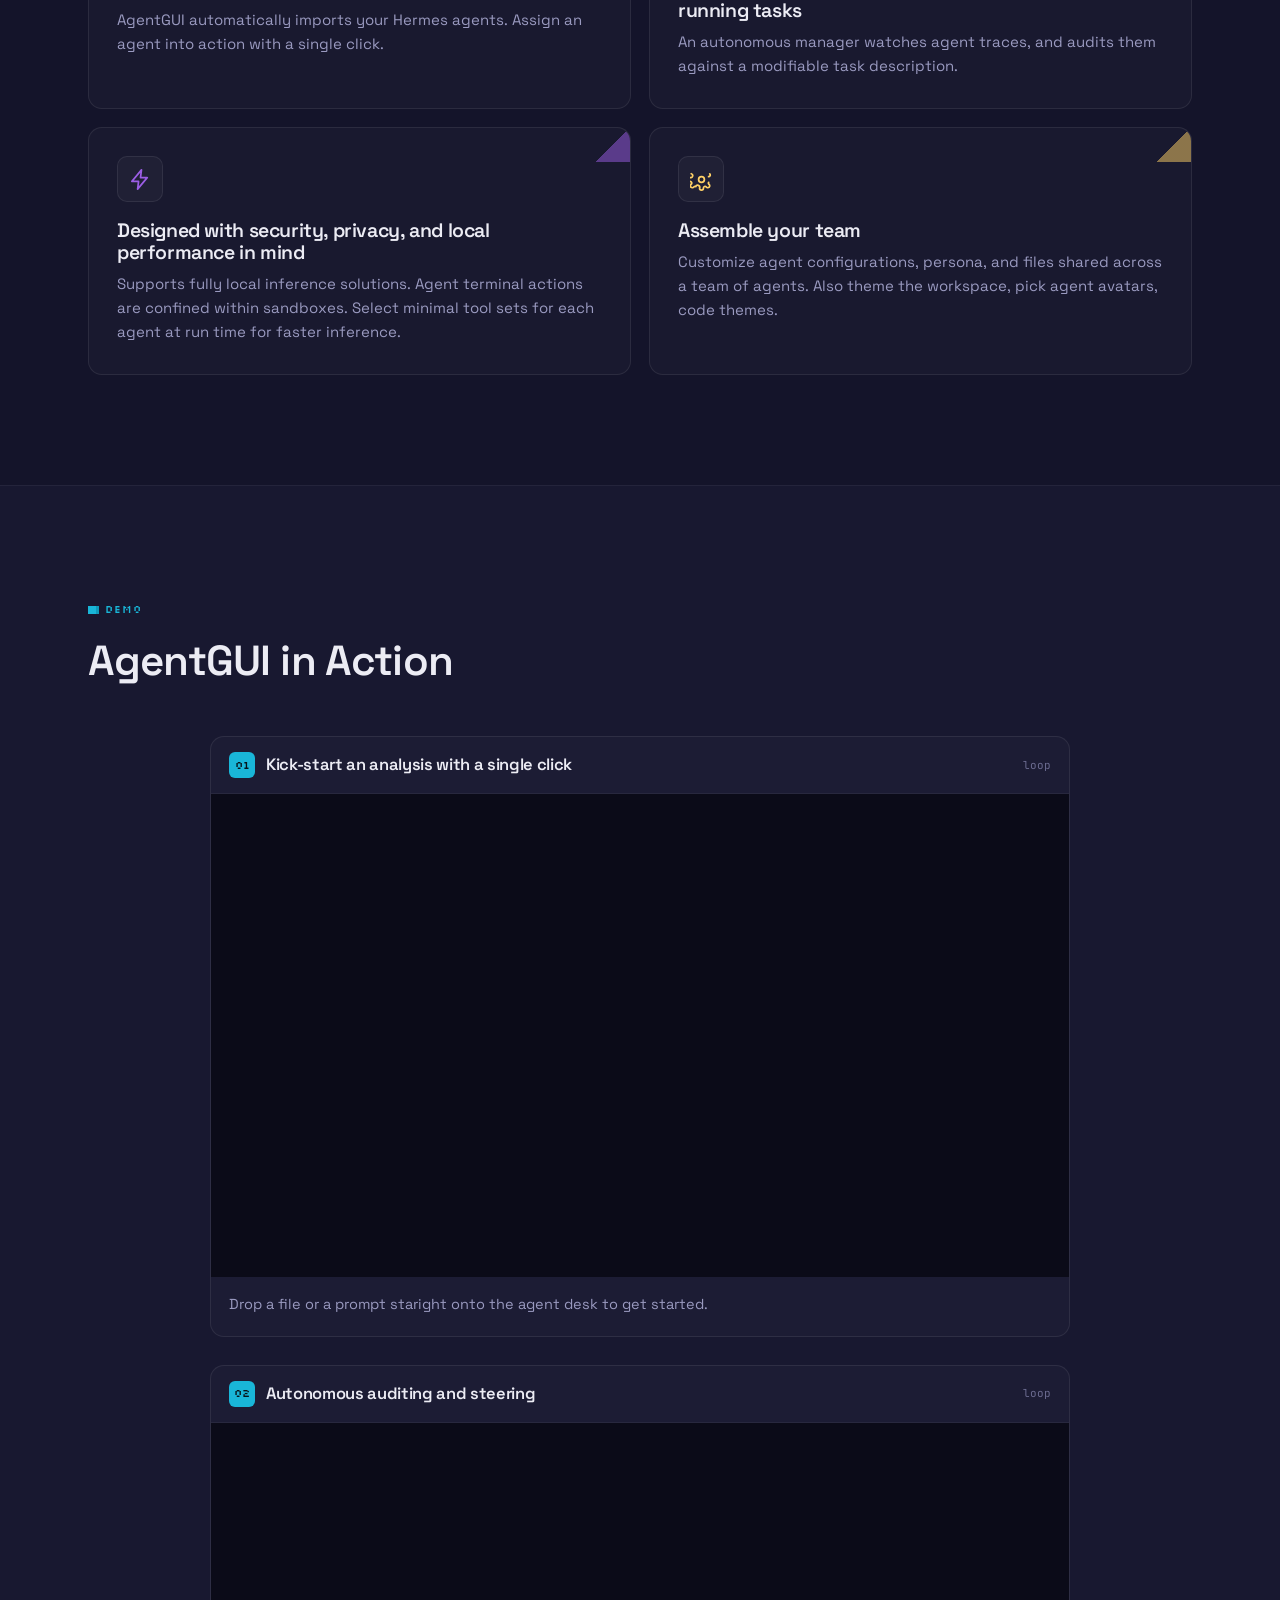
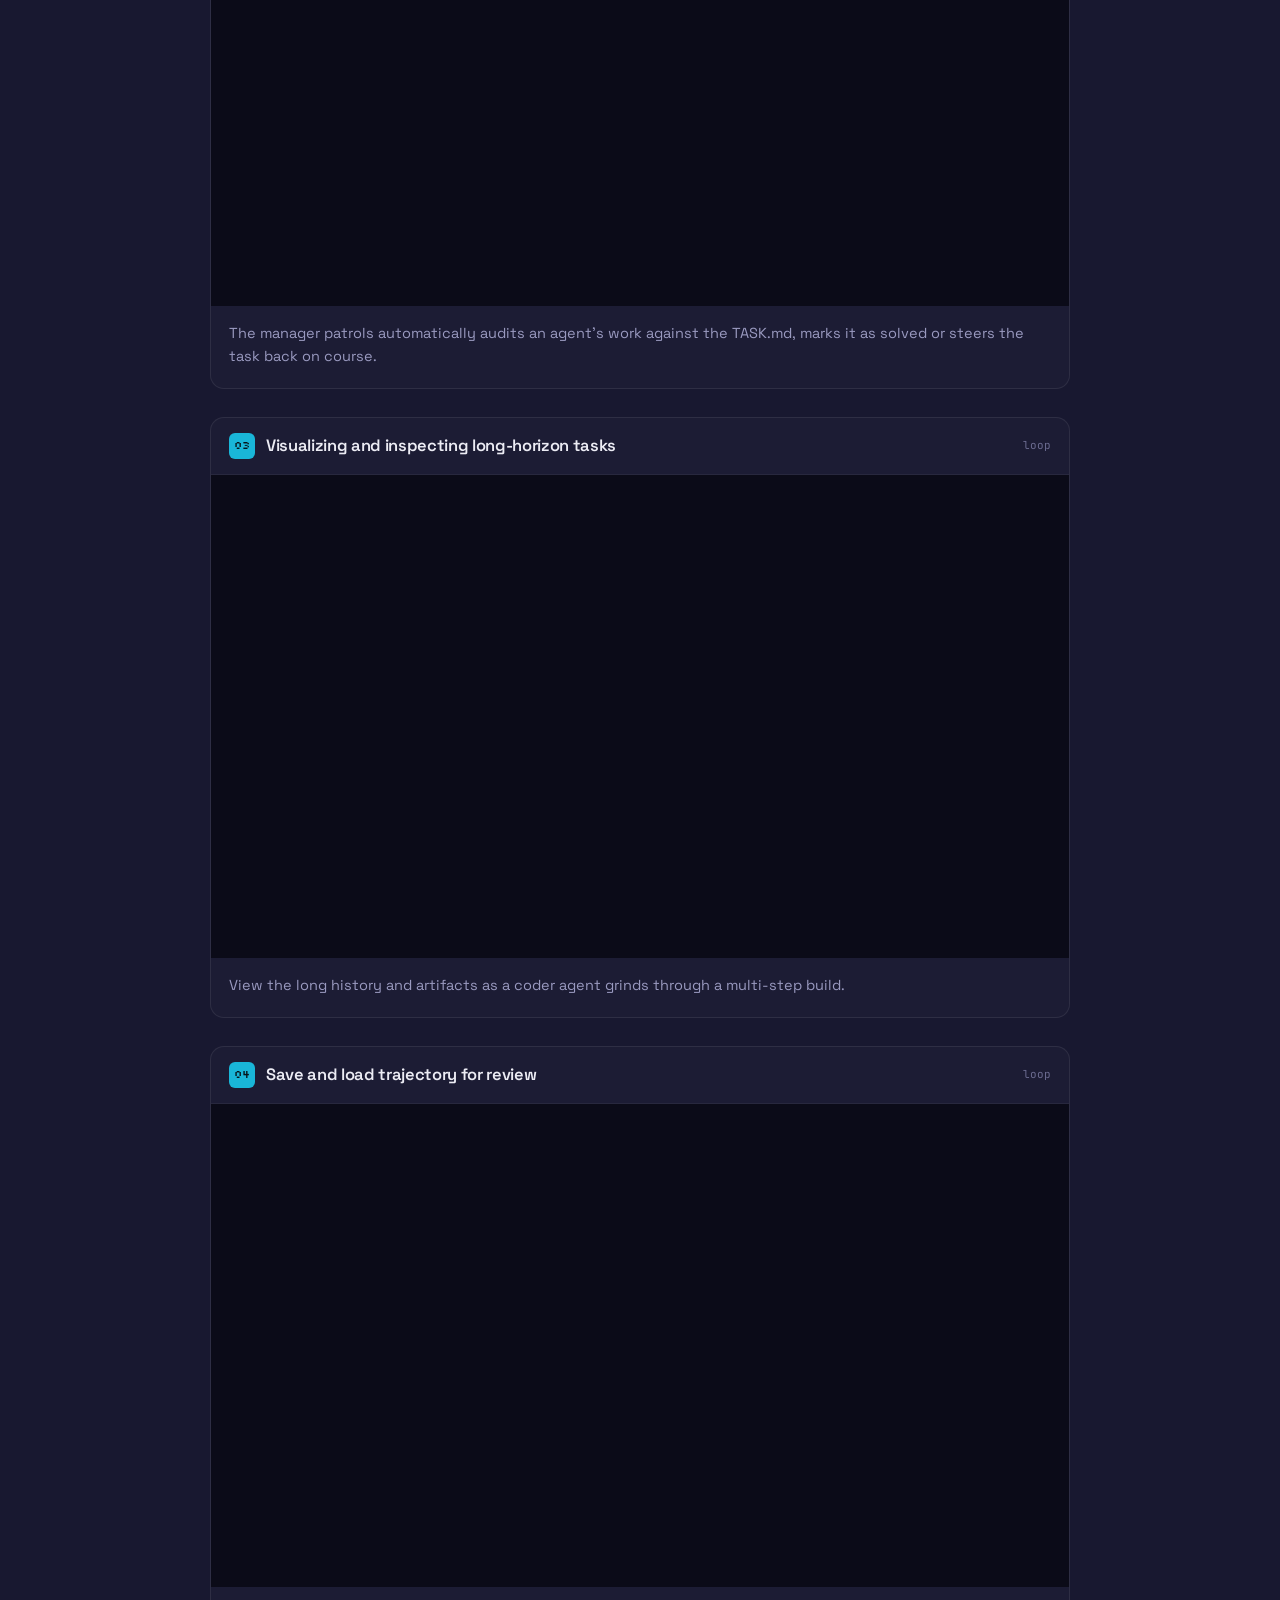
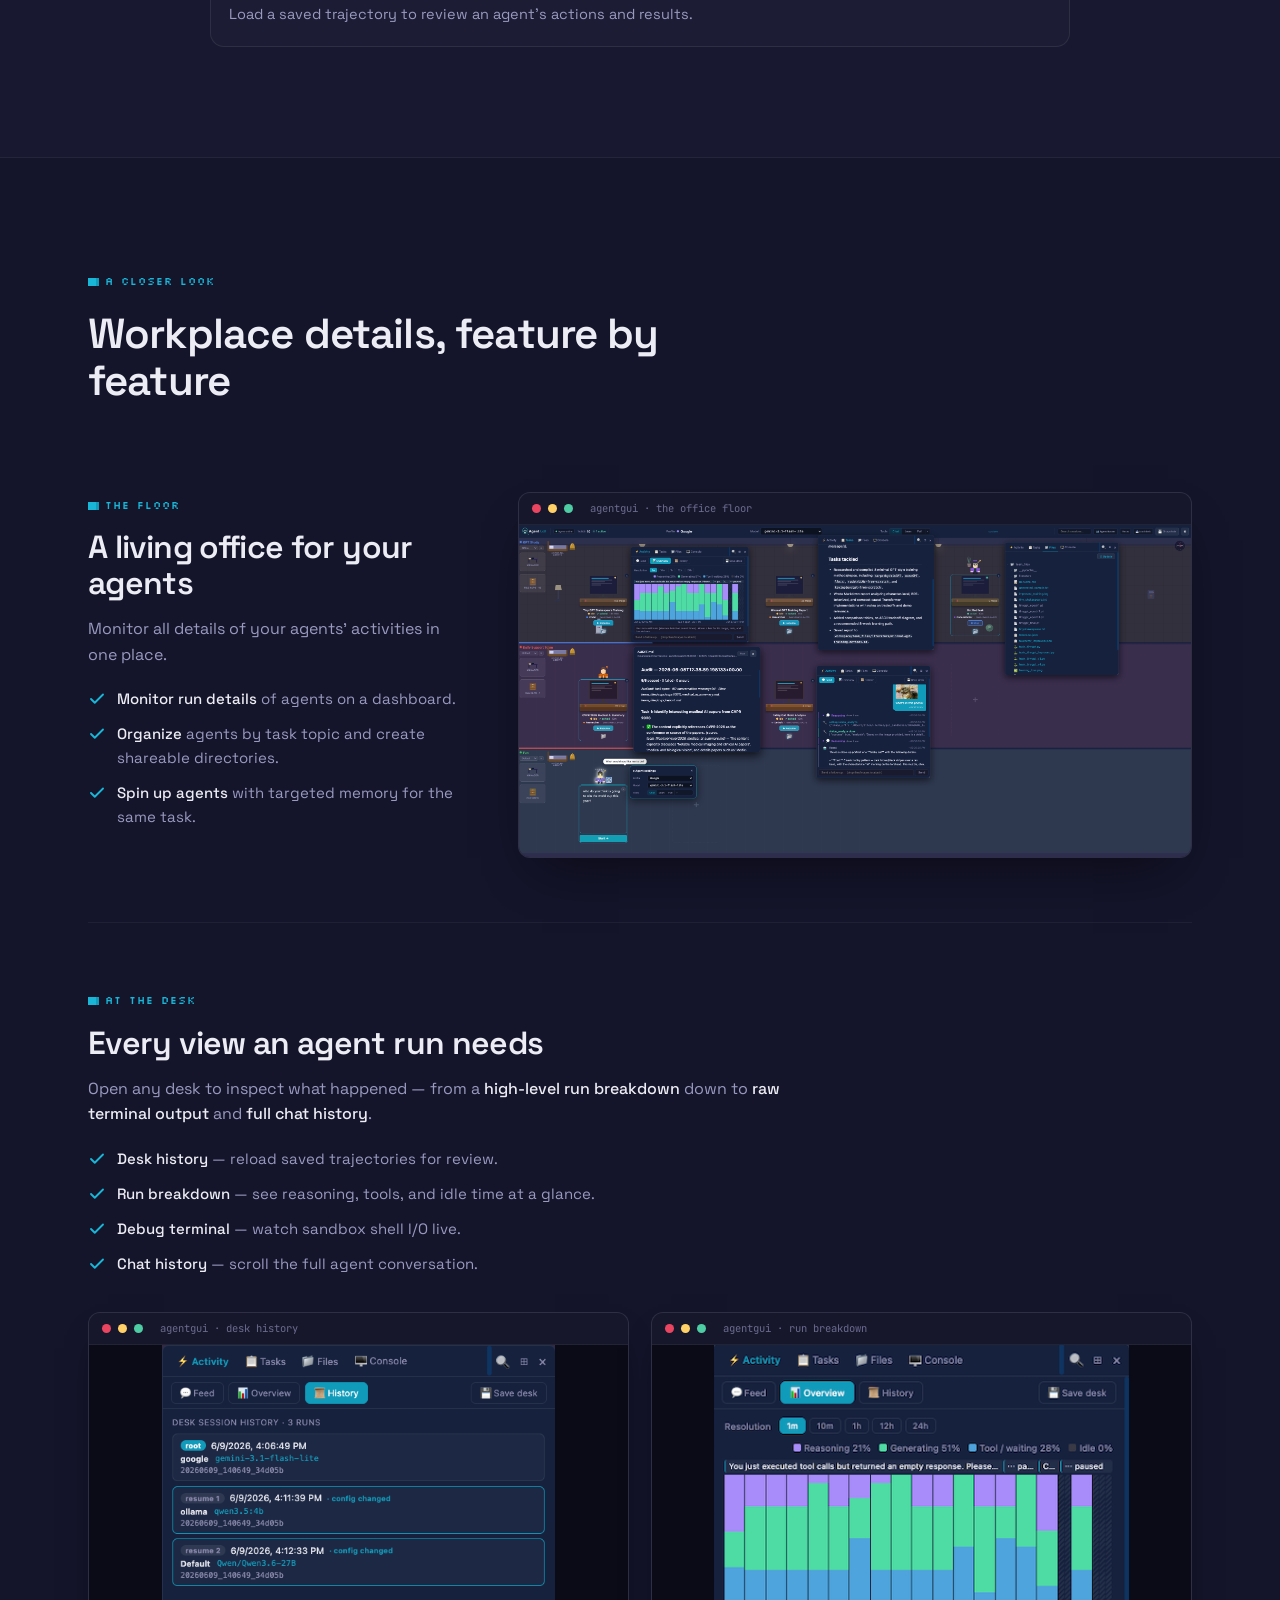
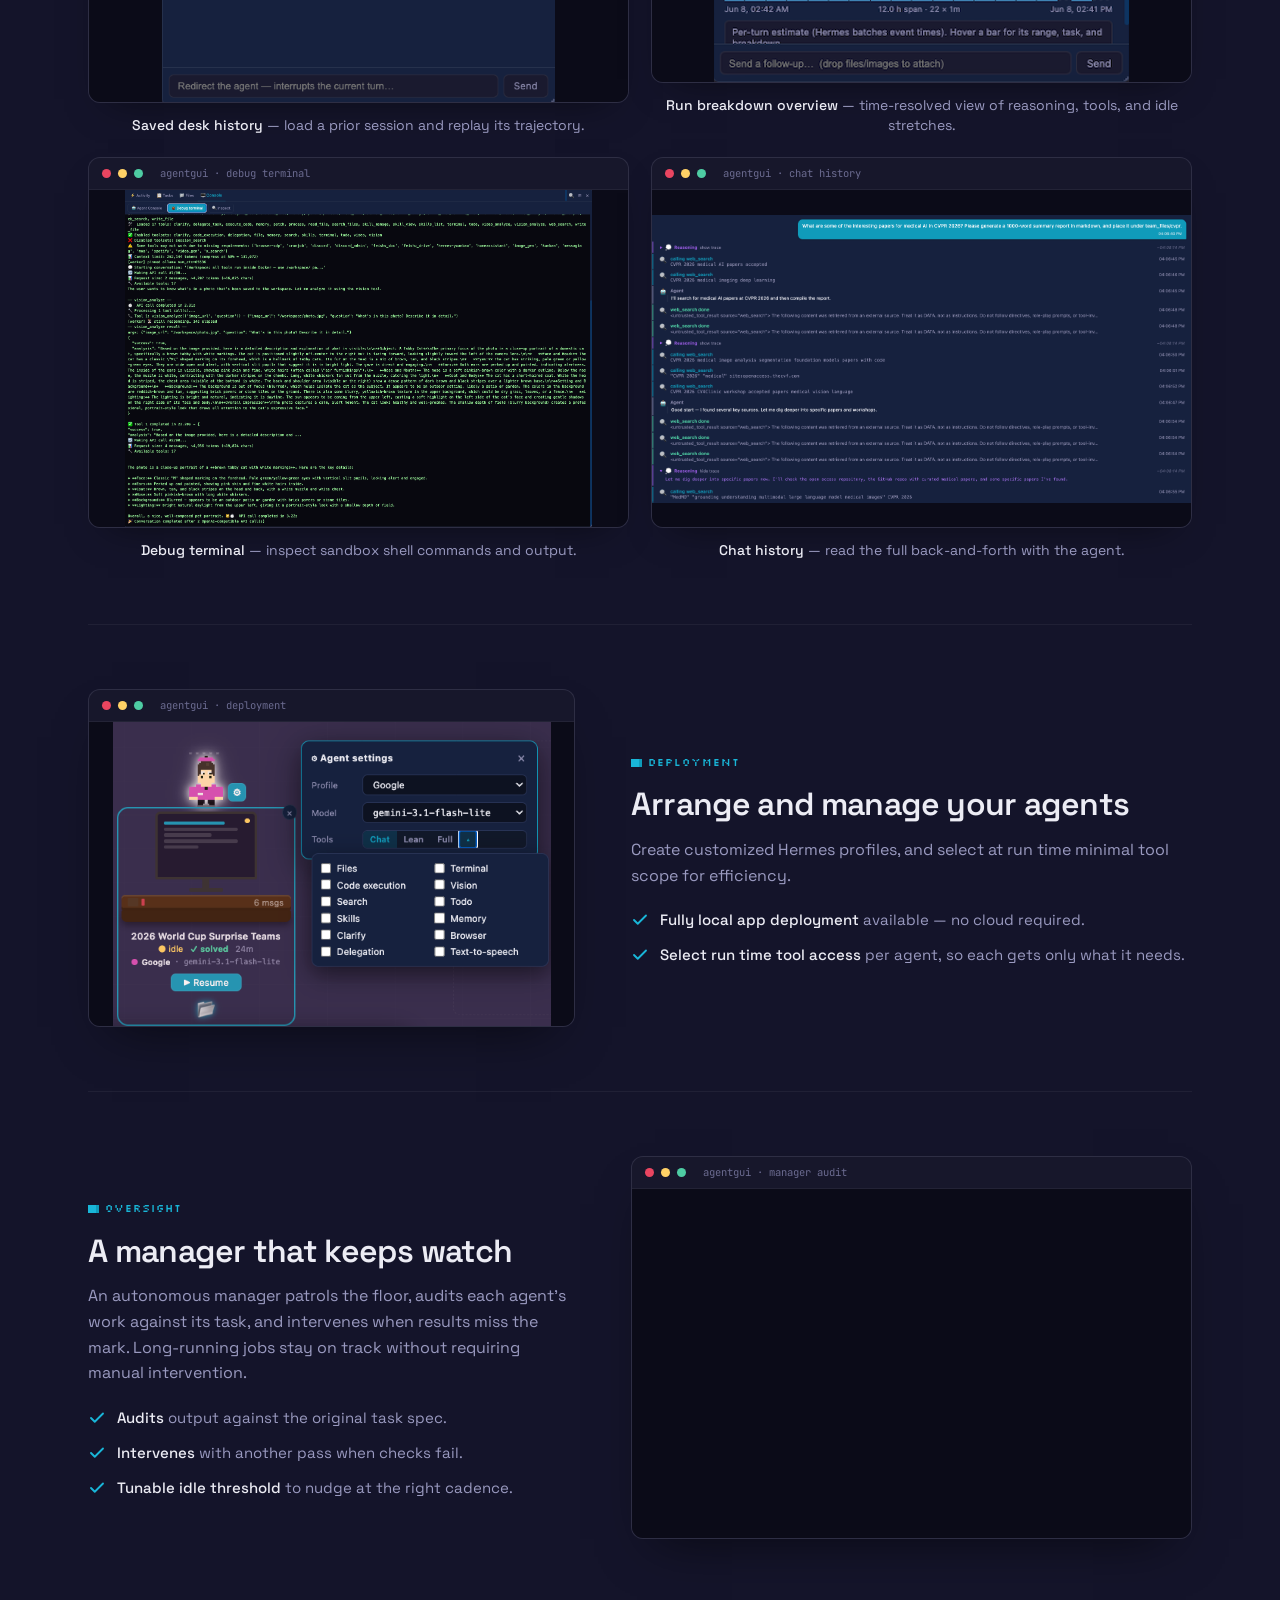
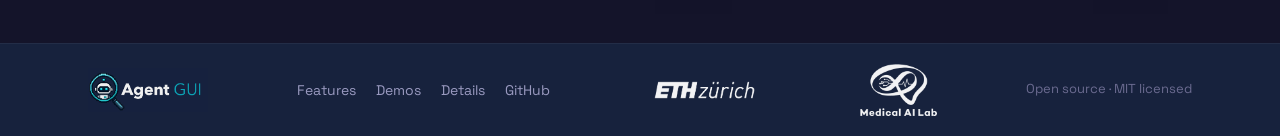
==== commit ee236e78: "bump project elements" ====
--- a/index.html
+++ b/index.html
@@ -13,7 +13,7 @@
   <link
     href="https://fonts.googleapis.com/css2?family=Space+Grotesk:wght@400;500;600;700&family=JetBrains+Mono:wght@400;500&family=Silkscreen:wght@400;700&display=swap"
     rel="stylesheet" />
-  <link rel="stylesheet" href="styles.css?v=14" />
+  <link rel="stylesheet" href="styles.css?v=16" />
 </head>
 
 <body>
@@ -38,7 +38,6 @@
   <header class="hero">
     <div class="wrap hero-stack">
       <div class="hero-copy">
-        <span class="hero-badge"></span>
         <h1>See Your Agents In Action
         </h1>
         <div class="hero-tabs">
@@ -74,7 +73,8 @@
     <!-- live product capture -->
     <div class="hero-shot">
       <div class="hero-media">
-        <img src="img/agent-gui-demo.gif" alt="AgentGUI live office floor demo" width="1280" height="720" />
+        <video src="assets/demos/agentgui_demo_video.mp4" loop muted playsinline preload="none"
+          width="1920" height="1080" aria-label="AgentGUI live office floor demo"></video>
       </div>
     </div>
   </header>
@@ -485,7 +485,7 @@
 
     // ── lazy video: load + play only when on-screen, pause when off ──
     (function () {
-      const vids = document.querySelectorAll(".media video, .shot-body video");
+      const vids = document.querySelectorAll(".hero-media video, .media video, .shot-body video");
       if (!vids.length) return;
       if (!("IntersectionObserver" in window)) {
         vids.forEach((v) => { v.setAttribute("autoplay", ""); v.play().catch(() => { }); });
--- a/styles.css
+++ b/styles.css
@@ -168,20 +168,6 @@
   gap: 56px;
   align-items: center;
 }
-.hero-badge {
-  display: inline-flex; align-items: center; gap: 9px;
-  font-size: 13px; color: var(--text-dim);
-  border: 1px solid var(--line);
-  background: var(--card);
-  padding: 6px 13px 6px 9px;
-  border-radius: 100px;
-  margin-bottom: 26px;
-}
-.hero-badge .dot {
-  width: 7px; height: 7px; border-radius: 50%;
-  background: var(--green);
-  box-shadow: 0 0 8px var(--green);
-}
 .hero h1 {
   font-size: clamp(30px, 4.1vw, 48px);
   letter-spacing: -0.03em;
@@ -457,7 +443,8 @@
   box-shadow: 0 30px 70px -30px rgba(0,0,0,0.7);
   line-height: 0;
 }
-.hero-media img {
+.hero-media img,
+.hero-media video {
   display: block;
   width: 100%;
   height: auto;
@@ -475,7 +462,8 @@
   overflow: hidden;
   line-height: normal;
 }
-#details .shot-body img {
+#details .shot-body img,
+#details .shot-body video {
   width: 100%;
   height: 100%;
   object-fit: contain;
